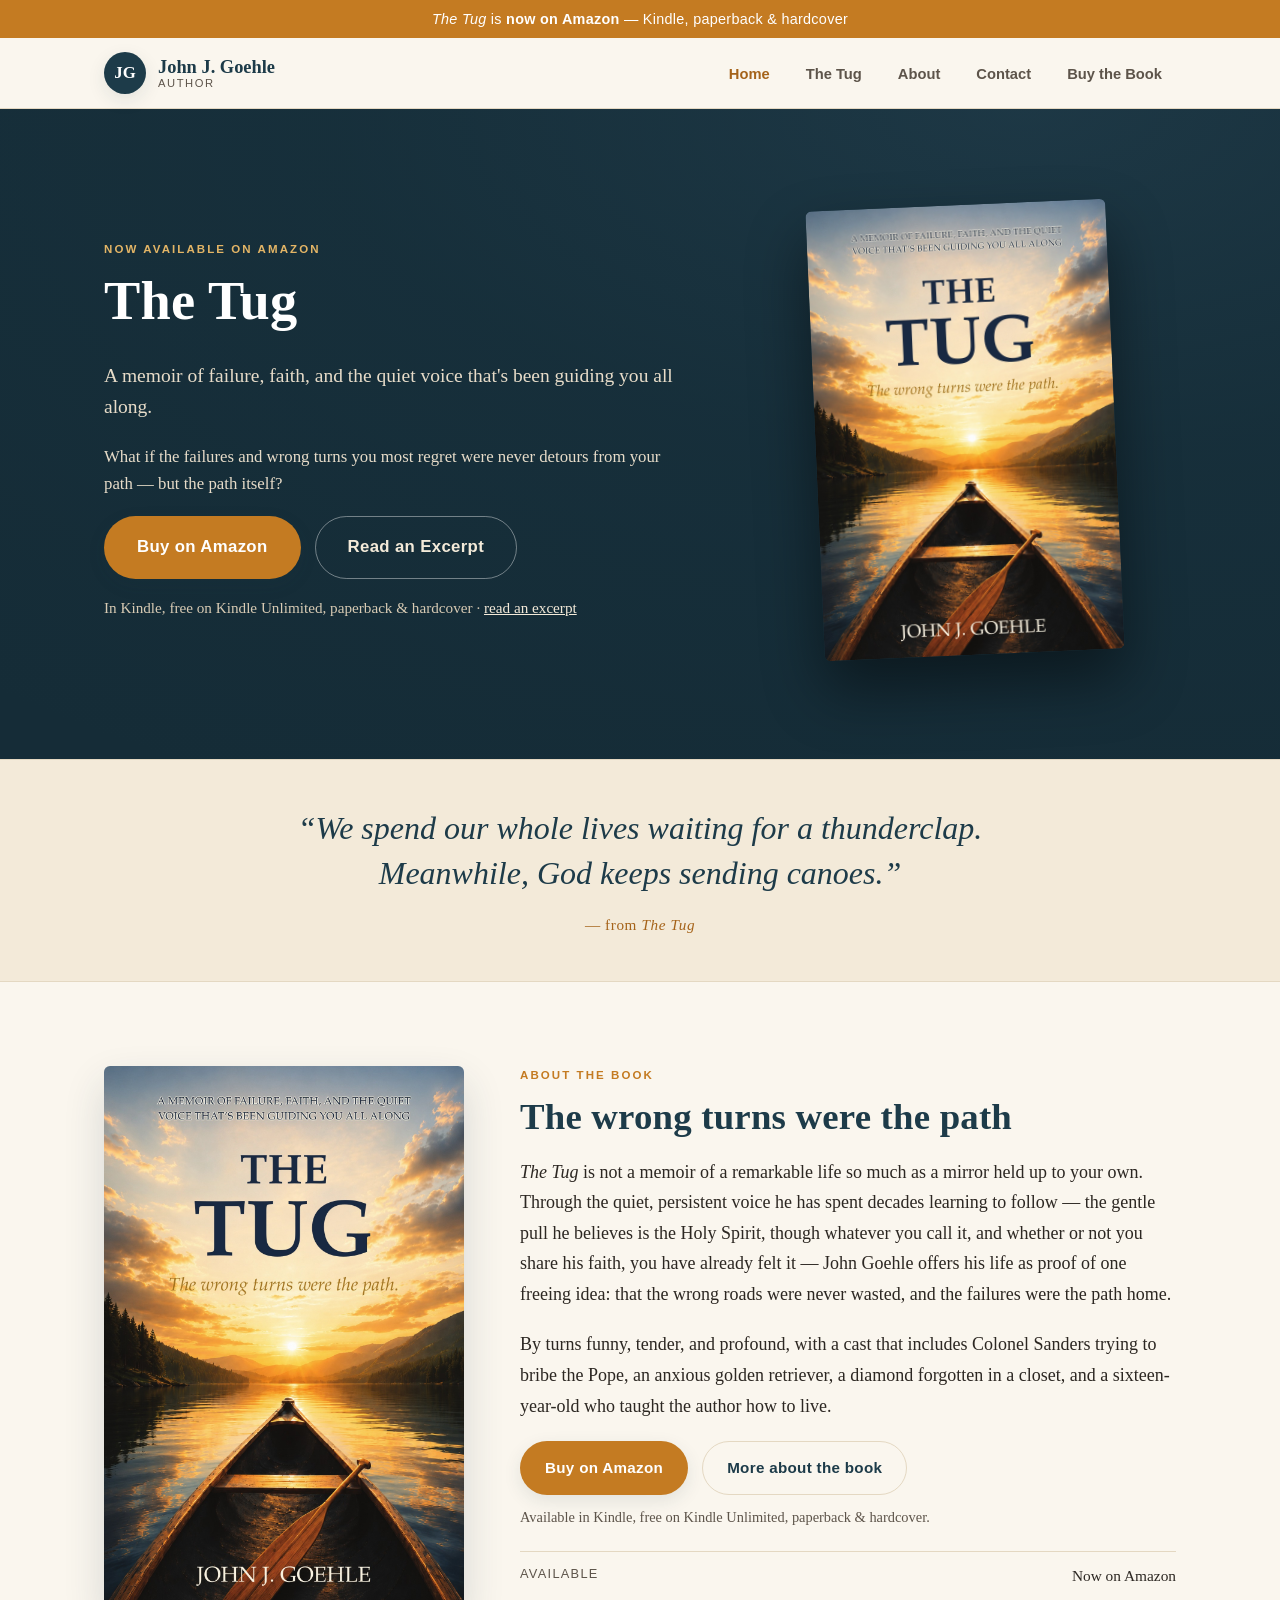
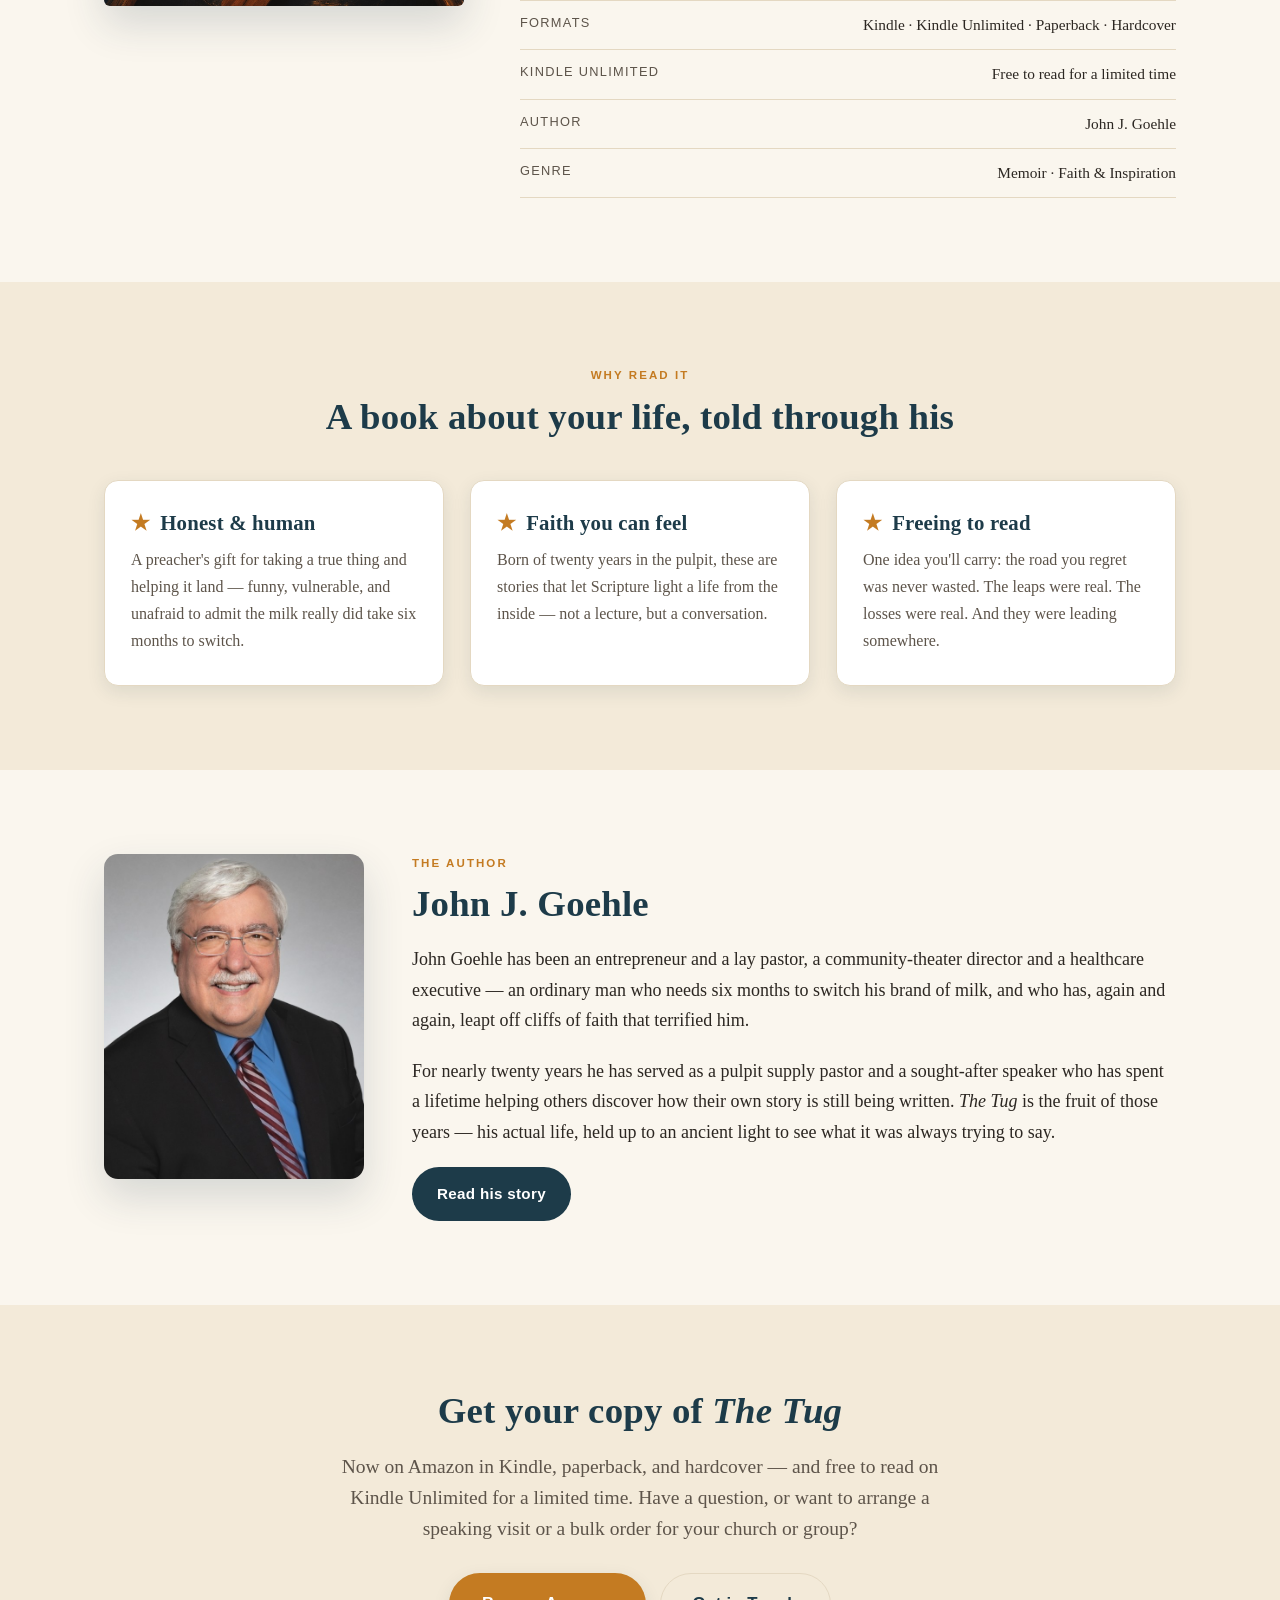
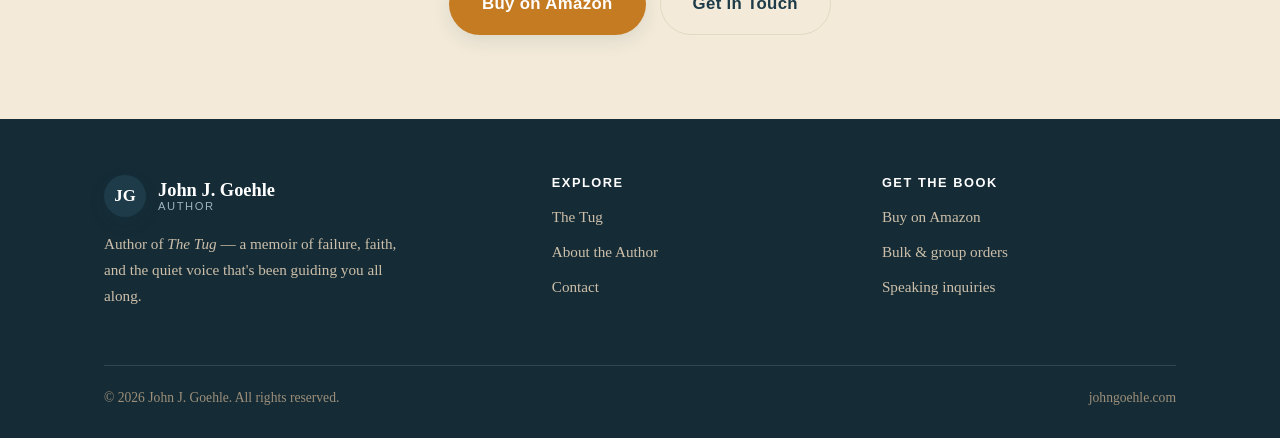
==== index.html @ f9f8711f "Remove Kindle price; keep Kindle Unlimited callout" ====
<!DOCTYPE html>
<html lang="en">
<head>
  <meta charset="UTF-8">
  <meta name="viewport" content="width=device-width, initial-scale=1.0">
  <meta name="google-site-verification" content="xqgSXVV2yTOkCKSknoQzQ6HR1YEVQMZvLcRv1SmHhfg">
  <title>The Tug — A Memoir by John J. Goehle</title>
  <meta name="description" content="The Tug, a memoir of failure, faith, and the quiet voice that's been guiding you all along — by John J. Goehle. What if the wrong turns you most regret were never detours from your path, but the path itself?">
  <link rel="canonical" href="https://johngoehle.com/">
  <meta property="og:title" content="The Tug — A Memoir by John J. Goehle">
  <meta property="og:description" content="A memoir of failure, faith, and the quiet voice that's been guiding you all along.">
  <meta property="og:type" content="book">
  <meta property="og:url" content="https://johngoehle.com/">
  <meta property="og:image" content="https://johngoehle.com/assets/the-tug-cover.jpg">
  <link rel="icon" type="image/svg+xml" href="/assets/favicon.svg">
  <link rel="stylesheet" href="/css/styles.css">
  <meta name="robots" content="index, follow, max-image-preview:large">
  <meta property="og:site_name" content="John J. Goehle, Author">
  <meta name="twitter:card" content="summary_large_image">
  <script type="application/ld+json">{"@context":"https://schema.org","@type":"Book","name":"The Tug","author":{"@type":"Person","name":"John J. Goehle"},"isbn":"9798184505862","numberOfPages":188,"bookFormat":"https://schema.org/Paperback","inLanguage":"en","datePublished":"2026-08-05","bookEdition":"First Edition","genre":["Memoir","Faith & Inspiration"],"url":"https://johngoehle.com/","image":"https://johngoehle.com/assets/the-tug-cover.jpg","description":"The Tug, a memoir of failure, faith, and the quiet voice that's been guiding you all along — by John J. Goehle. What if the wrong turns you most regret were never detours from your path, but the path itself?","offers":{"@type":"Offer","availability":"https://schema.org/InStock","url":"https://www.amazon.com/dp/B0H9GHD57B"}}</script>
</head>
<body>

  <div class="announce"><em>The Tug</em> is <strong>now on Amazon</strong> &mdash; Kindle, paperback &amp; hardcover</div>

  <!-- HEADER -->
  <header class="site-header">
    <nav class="nav">
      <a class="brand" href="/">
        <span class="brand__mark">JG</span>
        <span class="brand__text">
          <span class="brand__name">John&nbsp;J.&nbsp;Goehle</span>
          <span class="brand__tag">Author</span>
        </span>
      </a>
      <button class="nav-toggle" aria-label="Toggle menu" aria-expanded="false">&#9776;</button>
      <ul class="nav-links">
        <li><a href="/" class="active">Home</a></li>
        <li><a href="/the-tug.html">The Tug</a></li>
        <li><a href="/about.html">About</a></li>
        <li><a href="/contact.html">Contact</a></li>
        <li><a href="/the-tug.html#buy">Buy the Book</a></li>
      </ul>
    </nav>
  </header>

  <!-- HERO -->
  <section class="hero">
    <div class="container hero__grid">
      <div>
        <p class="eyebrow">Now available on Amazon</p>
        <h1>The Tug</h1>
        <p class="lead">A memoir of failure, faith, and the quiet voice that's been guiding you all along.</p>
        <p class="lead" style="font-size:1.05rem">What if the failures and wrong turns you most regret were never detours from your path&nbsp;— but the path itself?</p>
        <div class="btn-row">
          <a class="btn btn--primary btn--lg" href="https://a.co/d/09xuVB6c" target="_blank" rel="noopener">Buy on Amazon</a>
          <a class="btn btn--ghost btn--lg" style="color:#f3ead9;border-color:rgba(255,255,255,.4)" href="/the-tug.html">Read an Excerpt</a>
        </div>
        <p style="margin:16px 0 0;font-size:.95rem;color:#d8cbb4">In Kindle, free on Kindle Unlimited, paperback &amp; hardcover &middot; <a href="/the-tug.html" style="color:#f3ead9;text-decoration:underline">read an excerpt</a></p>
      </div>
      <div class="hero__art">
        <img src="/assets/the-tug-cover.jpg" alt="The Tug, a memoir by John J. Goehle — book cover showing a canoe on a still lake at sunrise" decoding="async">
      </div>
    </div>
  </section>

  <!-- PULL QUOTE -->
  <section class="pull section--tight">
    <div class="container">
      <blockquote>
        &ldquo;We spend our whole lives waiting for a thunderclap. Meanwhile, God keeps sending canoes.&rdquo;
        <cite>— from <em>The Tug</em></cite>
      </blockquote>
    </div>
  </section>

  <!-- THE BOOK -->
  <section class="section" id="buy">
    <div class="container">
      <div class="feature__grid">
        <div class="feature__cover">
          <div class="cover-frame">
            <img src="/assets/the-tug-cover.jpg" alt="The Tug book cover" loading="lazy" decoding="async">
          </div>
        </div>
        <div>
          <p class="eyebrow">About the Book</p>
          <h2>The wrong turns were the path</h2>
          <p><em>The Tug</em> is not a memoir of a remarkable life so much as a mirror held up to your own. Through the quiet, persistent voice he has spent decades learning to follow&nbsp;— the gentle pull he believes is the Holy Spirit, though whatever you call it, and whether or not you share his faith, you have already felt it&nbsp;— John Goehle offers his life as proof of one freeing idea: that the wrong roads were never wasted, and the failures were the path home.</p>
          <p>By turns funny, tender, and profound, with a cast that includes Colonel Sanders trying to bribe the Pope, an anxious golden retriever, a diamond forgotten in a closet, and a sixteen-year-old who taught the author how to live.</p>
          <div class="btn-row" style="margin-top:6px">
            <a class="btn btn--primary" href="https://a.co/d/09xuVB6c" target="_blank" rel="noopener">Buy on Amazon</a>
            <a class="btn btn--ghost" href="/the-tug.html">More about the book</a>
          </div>
          <p style="margin:10px 0 0;font-size:.9rem;color:var(--ink-soft)">Available in Kindle, free on Kindle Unlimited, paperback &amp; hardcover.</p>
          <ul class="meta-list">
            <li><span>Available</span><span>Now on Amazon</span></li>
            <li><span>Formats</span><span>Kindle &middot; Kindle Unlimited &middot; Paperback &middot; Hardcover</span></li>
            <li><span>Kindle Unlimited</span><span>Free to read for a limited time</span></li>
            <li><span>Author</span><span>John J. Goehle</span></li>
            <li><span>Genre</span><span>Memoir &middot; Faith &amp; Inspiration</span></li>
          </ul>
        </div>
      </div>
    </div>
  </section>

  <!-- WHY READ -->
  <section class="section section--alt">
    <div class="container">
      <div class="text-center center-narrow" style="margin-bottom:42px">
        <p class="eyebrow">Why read it</p>
        <h2>A book about your life, told through his</h2>
      </div>
      <div class="grid-3">
        <div class="card">
          <h3><span class="card__icon">&#9733;</span>Honest &amp; human</h3>
          <p>A preacher's gift for taking a true thing and helping it land&nbsp;— funny, vulnerable, and unafraid to admit the milk really did take six months to switch.</p>
        </div>
        <div class="card">
          <h3><span class="card__icon">&#9733;</span>Faith you can feel</h3>
          <p>Born of twenty years in the pulpit, these are stories that let Scripture light a life from the inside&nbsp;— not a lecture, but a conversation.</p>
        </div>
        <div class="card">
          <h3><span class="card__icon">&#9733;</span>Freeing to read</h3>
          <p>One idea you'll carry: the road you regret was never wasted. The leaps were real. The losses were real. And they were leading somewhere.</p>
        </div>
      </div>
    </div>
  </section>

  <!-- ABOUT TEASER -->
  <section class="section">
    <div class="container author__grid">
      <div class="author__photo">
        <img src="/assets/author-john-goehle.jpg" alt="John J. Goehle" loading="lazy" decoding="async">
      </div>
      <div>
        <p class="eyebrow">The Author</p>
        <h2>John J. Goehle</h2>
        <p>John Goehle has been an entrepreneur and a lay pastor, a community-theater director and a healthcare executive&nbsp;— an ordinary man who needs six months to switch his brand of milk, and who has, again and again, leapt off cliffs of faith that terrified him.</p>
        <p>For nearly twenty years he has served as a pulpit supply pastor and a sought-after speaker who has spent a lifetime helping others discover how their own story is still being written. <em>The Tug</em> is the fruit of those years&nbsp;— his actual life, held up to an ancient light to see what it was always trying to say.</p>
        <div class="btn-row">
          <a class="btn btn--solid" href="/about.html">Read his story</a>
        </div>
      </div>
    </div>
  </section>

  <!-- CTA -->
  <section class="section section--alt">
    <div class="container text-center center-narrow">
      <h2>Get your copy of <em>The Tug</em></h2>
      <p class="lead" style="margin:0 auto 28px">Now on Amazon in Kindle, paperback, and hardcover&nbsp;— and free to read on Kindle Unlimited for a limited time. Have a question, or want to arrange a speaking visit or a bulk order for your church or group?</p>
      <div class="btn-row" style="justify-content:center">
        <a class="btn btn--primary btn--lg" href="#buy">Buy on Amazon</a>
        <a class="btn btn--ghost btn--lg" href="/contact.html">Get in Touch</a>
      </div>
    </div>
  </section>

  <!-- FOOTER -->
  <footer class="site-footer">
    <div class="container">
      <div class="footer-grid">
        <div>
          <a class="brand" href="/" style="margin-bottom:14px">
            <span class="brand__mark">JG</span>
            <span class="brand__text">
              <span class="brand__name" style="color:#fff">John J. Goehle</span>
              <span class="brand__tag" style="color:#9db4be">Author</span>
            </span>
          </a>
          <p style="max-width:40ch">Author of <em>The Tug</em> — a memoir of failure, faith, and the quiet voice that's been guiding you all along.</p>
        </div>
        <div>
          <h4>Explore</h4>
          <ul class="footer-links">
            <li><a href="/the-tug.html">The Tug</a></li>
            <li><a href="/about.html">About the Author</a></li>
            <li><a href="/contact.html">Contact</a></li>
          </ul>
        </div>
        <div>
          <h4>Get the Book</h4>
          <ul class="footer-links">
            <li><a href="https://a.co/d/09xuVB6c" target="_blank" rel="noopener">Buy on Amazon</a></li>
            <li><a href="/contact.html?reason=Bulk%20%2F%20group%20order">Bulk &amp; group orders</a></li>
            <li><a href="/contact.html?reason=Speaking%20inquiry">Speaking inquiries</a></li>
          </ul>
        </div>
      </div>
      <div class="footer-bottom">
        <span>&copy; 2026 John J. Goehle. All rights reserved.</span>
        <span>johngoehle.com</span>
      </div>
    </div>
  </footer>

  <script>
    var t = document.querySelector('.nav-toggle');
    var m = document.querySelector('.nav-links');
    if (t) t.addEventListener('click', function () {
      var open = m.classList.toggle('open');
      t.setAttribute('aria-expanded', open);
    });
  </script>
</body>
</html>
---- css/styles.css ----
/* ============================================================
   The Tug — johngoehle.com
   Warm, literary theme. Palette drawn from the book cover:
   sunrise amber, lake teal-navy, warm cream paper, ink.
   Plain CSS, no build step.
   ============================================================ */

:root{
  --paper:      #faf6ee;   /* warm cream background      */
  --paper-2:    #f3ead9;   /* slightly deeper cream band */
  --ink:        #2c2722;   /* body text                  */
  --ink-soft:   #5d544a;   /* muted text                 */
  --amber:      #c47b22;   /* sunrise gold (primary)     */
  --amber-deep: #a5631a;   /* hover                      */
  --teal:       #1d3b49;   /* deep lake navy             */
  --teal-deep:  #152c37;   /* footer / hero base         */
  --line:       #e4d8c2;   /* hairline borders           */
  --maxw:       1120px;
  --shadow:     0 18px 40px rgba(29,59,73,.16);
  --shadow-sm:  0 6px 18px rgba(29,59,73,.10);
}

*{box-sizing:border-box}
html{scroll-behavior:smooth}
body{
  margin:0;
  background:var(--paper);
  color:var(--ink);
  font-family:"Iowan Old Style","Palatino Linotype",Palatino,Georgia,"Times New Roman",serif;
  font-size:18px;
  line-height:1.7;
  -webkit-font-smoothing:antialiased;
  text-rendering:optimizeLegibility;
}
img{max-width:100%;display:block}
a{color:var(--amber-deep);text-decoration:none}
a:hover{text-decoration:underline}

h1,h2,h3,h4{
  font-family:"Iowan Old Style",Georgia,"Times New Roman",serif;
  color:var(--teal);
  line-height:1.18;
  margin:0 0 .5em;
  font-weight:600;
  letter-spacing:.2px;
}
h1{font-size:clamp(2.1rem,5vw,3.4rem)}
h2{font-size:clamp(1.6rem,3.4vw,2.3rem)}
h3{font-size:1.3rem}
p{margin:0 0 1.1em}

.container{max-width:var(--maxw);margin:0 auto;padding:0 24px}
.section{padding:84px 0}
.section--tight{padding:46px 0}
.section--alt{background:var(--paper-2)}
.text-center{text-align:center}
.center-narrow{max-width:680px;margin-left:auto;margin-right:auto}
.lead{font-size:1.22rem;color:var(--ink-soft);line-height:1.6}
.eyebrow{
  font-family:"Helvetica Neue",Arial,sans-serif;
  text-transform:uppercase;
  letter-spacing:.18em;
  font-size:.72rem;
  font-weight:700;
  color:var(--amber);
  margin:0 0 .8em;
}

/* ---------- Buttons ---------- */
.btn{
  display:inline-block;
  font-family:"Helvetica Neue",Arial,sans-serif;
  font-weight:600;
  font-size:.95rem;
  letter-spacing:.02em;
  padding:13px 24px;
  border-radius:999px;
  border:1.5px solid transparent;
  cursor:pointer;
  transition:transform .12s ease,background .2s ease,color .2s ease,box-shadow .2s ease;
}
.btn:hover{text-decoration:none;transform:translateY(-1px)}
.btn--primary{background:var(--amber);color:#fff;box-shadow:var(--shadow-sm)}
.btn--primary:hover{background:var(--amber-deep);color:#fff}
.btn--solid{background:var(--teal);color:#fff}
.btn--solid:hover{background:var(--teal-deep);color:#fff}
.btn--ghost{background:transparent;border-color:var(--line);color:var(--teal)}
.btn--ghost:hover{border-color:var(--amber);color:var(--amber-deep)}
.btn--lg{padding:16px 32px;font-size:1.05rem}
.btn-row{display:flex;gap:14px;flex-wrap:wrap;align-items:center}

/* ---------- Announcement bar ---------- */
.announce{
  background:var(--amber);color:#fff;text-align:center;
  font-family:"Helvetica Neue",Arial,sans-serif;font-size:.9rem;
  letter-spacing:.02em;padding:9px 16px;line-height:1.4;
}
.announce strong{font-weight:700}
.announce em{font-style:italic}
.announce a{color:#fff;text-decoration:underline}

/* ---------- Header / Nav ---------- */
.site-header{
  position:sticky;top:0;z-index:50;
  background:rgba(250,246,238,.92);
  backdrop-filter:saturate(140%) blur(8px);
  border-bottom:1px solid var(--line);
}
.nav{display:flex;align-items:center;justify-content:space-between;gap:18px;padding:14px 24px;max-width:var(--maxw);margin:0 auto}
.brand{display:flex;align-items:center;gap:12px;color:var(--teal)}
.brand:hover{text-decoration:none}
.brand__mark{
  width:42px;height:42px;border-radius:50%;
  display:grid;place-items:center;
  background:var(--teal);color:#fff;
  font-family:Georgia,serif;font-weight:700;font-size:1.05rem;
  box-shadow:var(--shadow-sm);
}
.brand__text{display:flex;flex-direction:column;line-height:1.1}
.brand__name{font-family:Georgia,serif;font-weight:600;font-size:1.15rem;color:var(--teal)}
.brand__tag{font-family:"Helvetica Neue",Arial,sans-serif;font-size:.7rem;letter-spacing:.14em;text-transform:uppercase;color:var(--ink-soft)}
.nav-links{display:flex;gap:8px;list-style:none;margin:0;padding:0;align-items:center}
.nav-links a{
  font-family:"Helvetica Neue",Arial,sans-serif;
  font-size:.92rem;font-weight:600;color:var(--ink-soft);
  padding:8px 14px;border-radius:999px;
}
.nav-links a:hover{color:var(--teal);background:var(--paper-2);text-decoration:none}
.nav-links a.active{color:var(--amber-deep)}
.nav-toggle{display:none;background:none;border:0;font-size:1.5rem;color:var(--teal);cursor:pointer}

/* ---------- Hero ---------- */
.hero{
  position:relative;
  background:
    linear-gradient(180deg,rgba(21,44,55,.78),rgba(21,44,55,.86)),
    radial-gradient(120% 120% at 80% 0%,#3a6177 0%,#1d3b49 45%,#152c37 100%);
  color:#f5ede0;
  padding:96px 0 104px;
}
.hero__grid{display:grid;grid-template-columns:1.2fr .85fr;gap:56px;align-items:center}
.hero h1{color:#fff}
.hero .lead{color:#e7dcc9}
.hero .eyebrow{color:#e3b566}
.hero__art{display:flex;justify-content:center}
.hero__art img{
  width:300px;border-radius:6px;
  box-shadow:0 30px 60px rgba(0,0,0,.45);
  transform:rotate(-2.5deg);
  transition:transform .3s ease;
}
.hero__art img:hover{transform:rotate(0deg) translateY(-4px)}

/* ---------- Pull quote ---------- */
.pull{
  background:var(--paper-2);
  border-top:1px solid var(--line);border-bottom:1px solid var(--line);
}
.pull blockquote{
  margin:0 auto;max-width:760px;text-align:center;
  font-size:clamp(1.4rem,3vw,2rem);
  line-height:1.4;color:var(--teal);font-style:italic;
}
.pull cite{display:block;margin-top:18px;font-size:.95rem;font-style:normal;color:var(--amber-deep);letter-spacing:.04em}

/* ---------- Book feature (two column) ---------- */
.feature__grid{display:grid;grid-template-columns:360px 1fr;gap:56px;align-items:start}
.feature__cover img{border-radius:6px;box-shadow:var(--shadow);width:100%}
.cover-frame{position:relative}
.meta-list{list-style:none;margin:22px 0 0;padding:0;border-top:1px solid var(--line)}
.meta-list li{display:flex;justify-content:space-between;gap:16px;padding:11px 0;border-bottom:1px solid var(--line);font-size:.96rem}
.meta-list li span:first-child{color:var(--ink-soft);font-family:"Helvetica Neue",Arial,sans-serif;font-size:.8rem;letter-spacing:.1em;text-transform:uppercase}

/* ---------- Cards ---------- */
.grid-3{display:grid;grid-template-columns:repeat(3,1fr);gap:26px}
.card{
  background:#fff;border:1px solid var(--line);border-radius:14px;
  padding:30px 26px;box-shadow:var(--shadow-sm);
}
.card h3{display:flex;align-items:center;gap:10px}
.card__icon{color:var(--amber)}
.card p{margin:0;color:var(--ink-soft);font-size:1rem}

/* ---------- Stats band ---------- */
.band{background:var(--teal);color:#f3ead9}
.stats{display:grid;grid-template-columns:repeat(3,1fr);gap:24px;text-align:center}
.stat__num{font-family:Georgia,serif;font-size:1.7rem;color:#fff;font-weight:600}
.stat__label{font-family:"Helvetica Neue",Arial,sans-serif;font-size:.82rem;letter-spacing:.06em;color:#bcd0db;text-transform:uppercase;margin-top:4px}

/* ---------- Page head ---------- */
.pagehead{
  background:linear-gradient(180deg,#1d3b49,#152c37);
  color:#f3ead9;padding:64px 0 56px;
}
.pagehead h1{color:#fff}
.pagehead p{color:#d7c9b2;max-width:64ch;margin:0}
.pagehead .eyebrow{color:#e3b566}

/* ---------- Prose ---------- */
.prose{max-width:720px;margin:0 auto}
.prose h2{margin-top:1.6em}
.prose p{font-size:1.1rem}
.prose blockquote{
  margin:1.6em 0;padding:6px 0 6px 24px;
  border-left:3px solid var(--amber);
  font-style:italic;color:var(--teal);font-size:1.2rem;
}

/* ---------- About author ---------- */
.author__grid{display:grid;grid-template-columns:260px 1fr;gap:48px;align-items:start}
.author__photo img{
  width:100%;border-radius:14px;box-shadow:var(--shadow);
  object-fit:cover;aspect-ratio:4/5;object-position:center top;
}

/* ---------- Form ---------- */
.grid-2{display:grid;grid-template-columns:1.2fr .8fr;gap:48px;align-items:start}
.form-grid{display:grid;gap:18px;margin-top:8px}
.field{display:flex;flex-direction:column;gap:6px}
.field label{font-family:"Helvetica Neue",Arial,sans-serif;font-size:.8rem;letter-spacing:.08em;text-transform:uppercase;color:var(--ink-soft);font-weight:700}
.field input,.field select,.field textarea{
  font-family:inherit;font-size:1rem;color:var(--ink);
  background:#fff;border:1.5px solid var(--line);border-radius:10px;
  padding:12px 14px;width:100%;
}
.field input:focus,.field select:focus,.field textarea:focus{outline:none;border-color:var(--amber)}
.mt-0{margin-top:0}.mb-0{margin-bottom:0}

/* ---------- Footer ---------- */
.site-footer{background:var(--teal-deep);color:#cdbfa9;padding:56px 0 28px;font-size:.95rem}
.footer-grid{display:grid;grid-template-columns:1.4fr 1fr 1fr;gap:36px}
.site-footer h4{color:#fff;font-family:"Helvetica Neue",Arial,sans-serif;font-size:.8rem;letter-spacing:.12em;text-transform:uppercase;margin:0 0 14px}
.footer-links{list-style:none;margin:0;padding:0}
.footer-links li{margin-bottom:9px}
.footer-links a{color:#cdbfa9}
.footer-links a:hover{color:#fff}
.footer-bottom{display:flex;justify-content:space-between;flex-wrap:wrap;gap:10px;border-top:1px solid rgba(255,255,255,.12);margin-top:40px;padding-top:20px;color:#9d8f79;font-size:.85rem}

/* ---------- Responsive ---------- */
@media(max-width:860px){
  .nav-toggle{display:block}
  .nav-links{
    position:absolute;top:100%;left:0;right:0;
    flex-direction:column;align-items:stretch;gap:0;
    background:var(--paper);border-bottom:1px solid var(--line);
    padding:8px 16px 16px;display:none;
  }
  .nav-links.open{display:flex}
  .nav-links a{padding:12px 8px;border-radius:8px}
  .hero__grid,.feature__grid,.author__grid,.grid-2{grid-template-columns:1fr}
  .hero__art{order:-1}
  .hero__art img{width:230px}
  .grid-3,.stats,.footer-grid{grid-template-columns:1fr}
  .feature__cover{max-width:300px;margin:0 auto}
  .section{padding:60px 0}
}
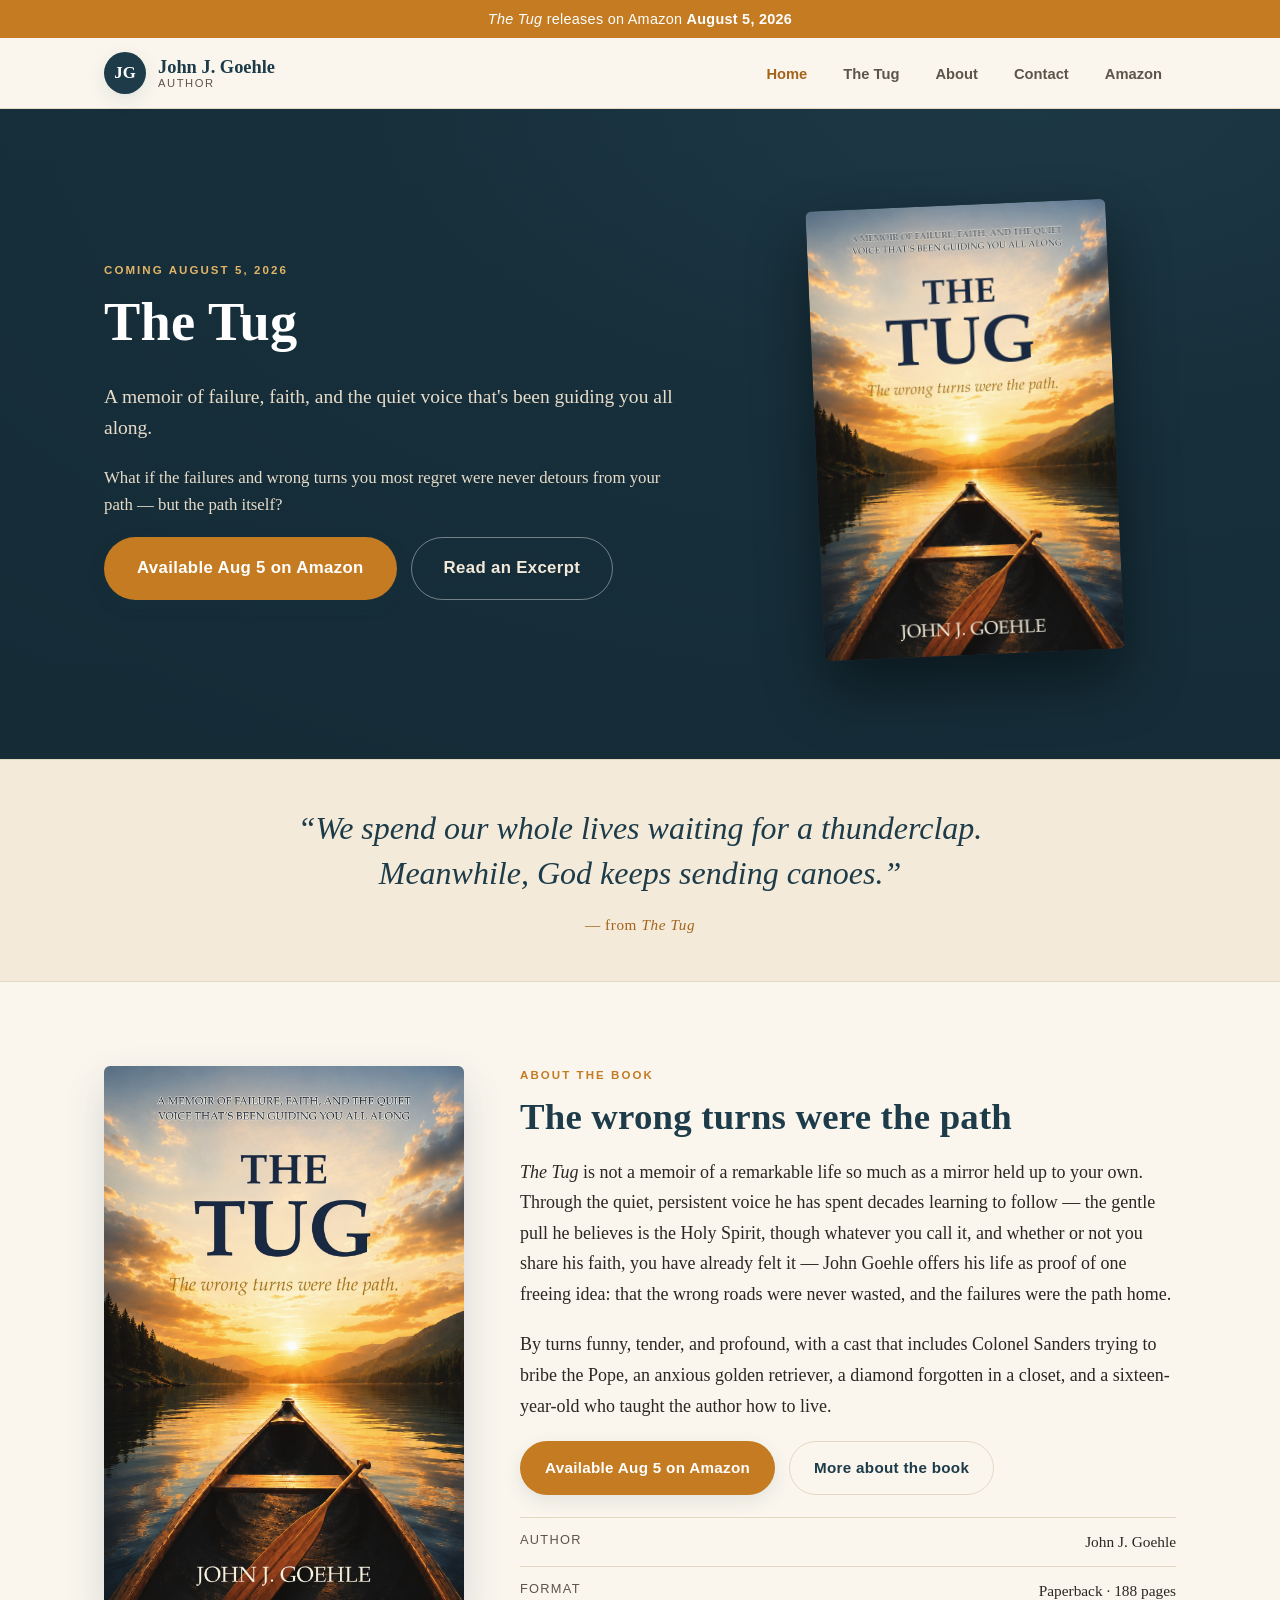
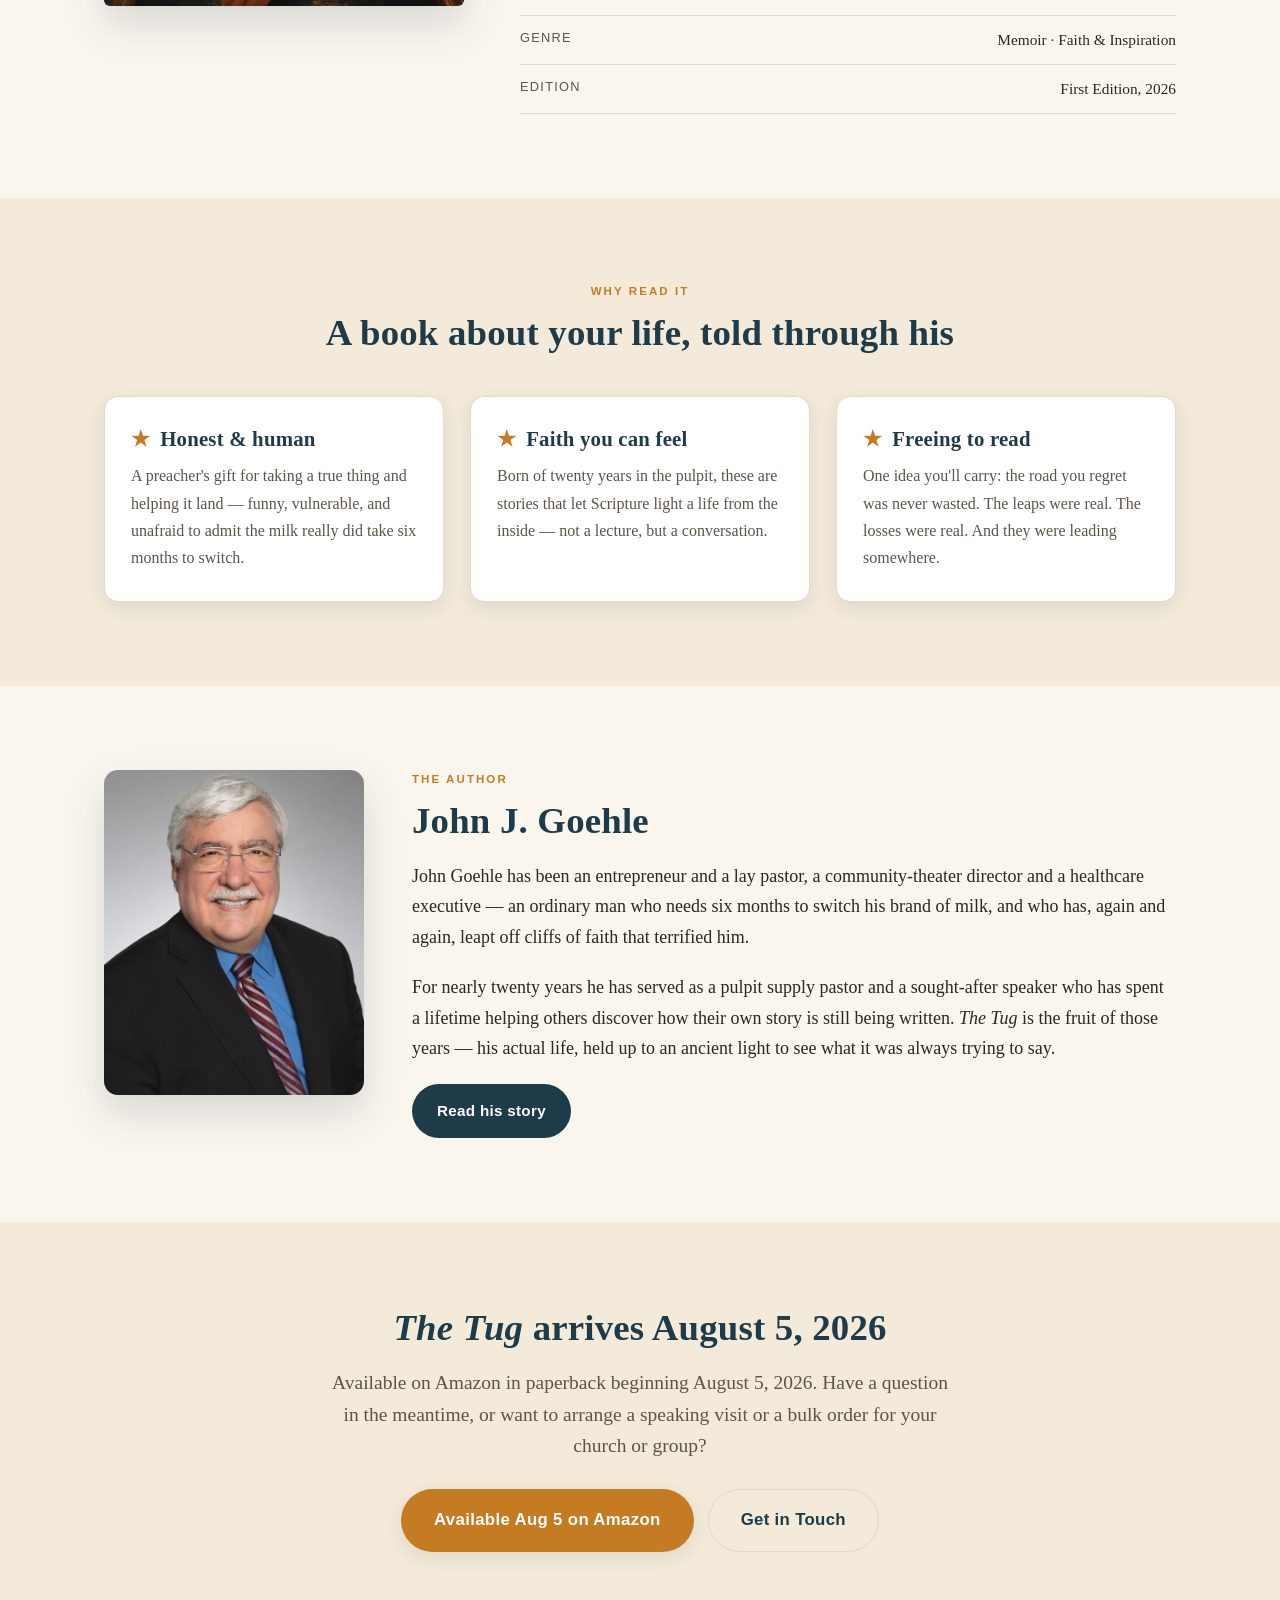
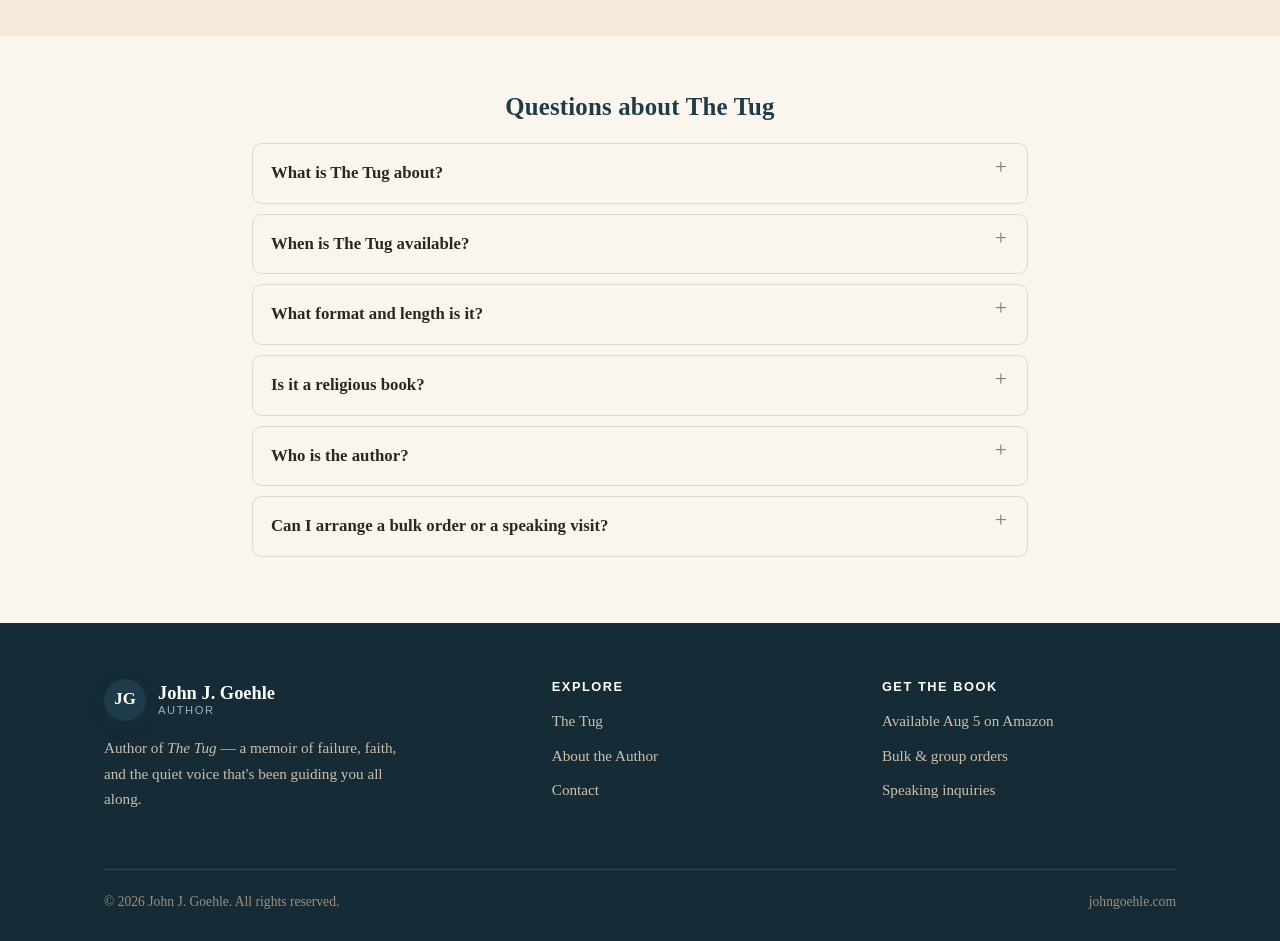
==== commit c2aec62a: "Add FAQ + schema, breadcrumbs, llms.txt, trim meta" ====
--- a/index.html
+++ b/index.html
@@ -5,7 +5,7 @@
   <meta name="viewport" content="width=device-width, initial-scale=1.0">
   <meta name="google-site-verification" content="xqgSXVV2yTOkCKSknoQzQ6HR1YEVQMZvLcRv1SmHhfg">
   <title>The Tug — A Memoir by John J. Goehle</title>
-  <meta name="description" content="The Tug, a memoir of failure, faith, and the quiet voice that's been guiding you all along — by John J. Goehle. What if the wrong turns you most regret were never detours from your path, but the path itself?">
+  <meta name="description" content="The Tug, a memoir of failure, faith, and the quiet voice that's been guiding you all along — by John J. Goehle. What if the wrong turns you most regret">
   <link rel="canonical" href="https://johngoehle.com/">
   <meta property="og:title" content="The Tug — A Memoir by John J. Goehle">
   <meta property="og:description" content="A memoir of failure, faith, and the quiet voice that's been guiding you all along.">
@@ -17,11 +17,12 @@
   <meta name="robots" content="index, follow, max-image-preview:large">
   <meta property="og:site_name" content="John J. Goehle, Author">
   <meta name="twitter:card" content="summary_large_image">
-  <script type="application/ld+json">{"@context":"https://schema.org","@type":"Book","name":"The Tug","author":{"@type":"Person","name":"John J. Goehle"},"isbn":"9798184505862","numberOfPages":188,"bookFormat":"https://schema.org/Paperback","inLanguage":"en","datePublished":"2026-08-05","bookEdition":"First Edition","genre":["Memoir","Faith & Inspiration"],"url":"https://johngoehle.com/","image":"https://johngoehle.com/assets/the-tug-cover.jpg","description":"The Tug, a memoir of failure, faith, and the quiet voice that's been guiding you all along — by John J. Goehle. What if the wrong turns you most regret were never detours from your path, but the path itself?","offers":{"@type":"Offer","availability":"https://schema.org/InStock","url":"https://www.amazon.com/dp/B0H9GHD57B"}}</script>
+  <script type="application/ld+json">{"@context":"https://schema.org","@type":"Book","name":"The Tug","author":{"@type":"Person","name":"John J. Goehle"},"isbn":"9798184505862","numberOfPages":188,"bookFormat":"https://schema.org/Paperback","inLanguage":"en","datePublished":"2026-08-05","bookEdition":"First Edition","genre":["Memoir","Faith & Inspiration"],"url":"https://johngoehle.com/","image":"https://johngoehle.com/assets/the-tug-cover.jpg","description":"The Tug, a memoir of failure, faith, and the quiet voice that's been guiding you all along — by John J. Goehle. What if the wrong turns you most regret were never detours from your path, but the path itself?","offers":{"@type":"Offer","availability":"https://schema.org/PreOrder","url":"https://www.amazon.com/s?k=9798184505862"}}</script>
+  <script type="application/ld+json">{"@context":"https://schema.org","@type":"FAQPage","mainEntity":[{"@type":"Question","name":"What is The Tug about?","acceptedAnswer":{"@type":"Answer","text":"A memoir of failure, faith, and the quiet voice that has been guiding you all along — built around one freeing idea: that the wrong roads were never wasted, and the failures were the path home."}},{"@type":"Question","name":"When is The Tug available?","acceptedAnswer":{"@type":"Answer","text":"It releases on Amazon on August 5, 2026."}},{"@type":"Question","name":"What format and length is it?","acceptedAnswer":{"@type":"Answer","text":"Paperback, 188 pages. First Edition, 2026. ISBN 979-8-18450-586-2."}},{"@type":"Question","name":"Is it a religious book?","acceptedAnswer":{"@type":"Answer","text":"It is a faith memoir. The author describes the gentle pull he follows as the Holy Spirit, but writes for every reader — whether or not you share his faith."}},{"@type":"Question","name":"Who is the author?","acceptedAnswer":{"@type":"Answer","text":"John J. Goehle — an entrepreneur, lay pastor, community-theater director, and healthcare executive who has spent nearly twenty years as a pulpit supply pastor and speaker."}},{"@type":"Question","name":"Can I arrange a bulk order or a speaking visit?","acceptedAnswer":{"@type":"Answer","text":"Yes — bulk and group orders and speaking inquiries are welcome through the contact page."}}]}</script>
 </head>
 <body>
 
-  <div class="announce"><em>The Tug</em> is <strong>now on Amazon</strong> &mdash; Kindle, paperback &amp; hardcover</div>
+  <div class="announce"><em>The Tug</em> releases on Amazon <strong>August&nbsp;5,&nbsp;2026</strong></div>
 
   <!-- HEADER -->
   <header class="site-header">
@@ -39,7 +40,7 @@
         <li><a href="/the-tug.html">The Tug</a></li>
         <li><a href="/about.html">About</a></li>
         <li><a href="/contact.html">Contact</a></li>
-        <li><a href="/the-tug.html#buy">Buy the Book</a></li>
+        <li><a href="https://www.amazon.com/s?k=9798184505862" target="_blank" rel="noopener">Amazon</a></li>
       </ul>
     </nav>
   </header>
@@ -48,15 +49,14 @@
   <section class="hero">
     <div class="container hero__grid">
       <div>
-        <p class="eyebrow">Now available on Amazon</p>
+        <p class="eyebrow">Coming August 5, 2026</p>
         <h1>The Tug</h1>
         <p class="lead">A memoir of failure, faith, and the quiet voice that's been guiding you all along.</p>
         <p class="lead" style="font-size:1.05rem">What if the failures and wrong turns you most regret were never detours from your path&nbsp;— but the path itself?</p>
         <div class="btn-row">
-          <a class="btn btn--primary btn--lg" href="https://a.co/d/09xuVB6c" target="_blank" rel="noopener">Buy on Amazon</a>
+          <a class="btn btn--primary btn--lg" href="https://www.amazon.com/s?k=9798184505862" target="_blank" rel="noopener">Available Aug 5 on Amazon</a>
           <a class="btn btn--ghost btn--lg" style="color:#f3ead9;border-color:rgba(255,255,255,.4)" href="/the-tug.html">Read an Excerpt</a>
         </div>
-        <p style="margin:16px 0 0;font-size:.95rem;color:#d8cbb4">In Kindle, free on Kindle Unlimited, paperback &amp; hardcover &middot; <a href="/the-tug.html" style="color:#f3ead9;text-decoration:underline">read an excerpt</a></p>
       </div>
       <div class="hero__art">
         <img src="/assets/the-tug-cover.jpg" alt="The Tug, a memoir by John J. Goehle — book cover showing a canoe on a still lake at sunrise" decoding="async">
@@ -75,7 +75,7 @@
   </section>
 
   <!-- THE BOOK -->
-  <section class="section" id="buy">
+  <section class="section" id="book">
     <div class="container">
       <div class="feature__grid">
         <div class="feature__cover">
@@ -89,16 +89,14 @@
           <p><em>The Tug</em> is not a memoir of a remarkable life so much as a mirror held up to your own. Through the quiet, persistent voice he has spent decades learning to follow&nbsp;— the gentle pull he believes is the Holy Spirit, though whatever you call it, and whether or not you share his faith, you have already felt it&nbsp;— John Goehle offers his life as proof of one freeing idea: that the wrong roads were never wasted, and the failures were the path home.</p>
           <p>By turns funny, tender, and profound, with a cast that includes Colonel Sanders trying to bribe the Pope, an anxious golden retriever, a diamond forgotten in a closet, and a sixteen-year-old who taught the author how to live.</p>
           <div class="btn-row" style="margin-top:6px">
-            <a class="btn btn--primary" href="https://a.co/d/09xuVB6c" target="_blank" rel="noopener">Buy on Amazon</a>
+            <a class="btn btn--primary" href="https://www.amazon.com/s?k=9798184505862" target="_blank" rel="noopener">Available Aug 5 on Amazon</a>
             <a class="btn btn--ghost" href="/the-tug.html">More about the book</a>
           </div>
-          <p style="margin:10px 0 0;font-size:.9rem;color:var(--ink-soft)">Available in Kindle, free on Kindle Unlimited, paperback &amp; hardcover.</p>
           <ul class="meta-list">
-            <li><span>Available</span><span>Now on Amazon</span></li>
-            <li><span>Formats</span><span>Kindle &middot; Kindle Unlimited &middot; Paperback &middot; Hardcover</span></li>
-            <li><span>Kindle Unlimited</span><span>Free to read for a limited time</span></li>
             <li><span>Author</span><span>John J. Goehle</span></li>
+            <li><span>Format</span><span>Paperback &middot; 188 pages</span></li>
             <li><span>Genre</span><span>Memoir &middot; Faith &amp; Inspiration</span></li>
+            <li><span>Edition</span><span>First Edition, 2026</span></li>
           </ul>
         </div>
       </div>
@@ -150,17 +148,29 @@
   <!-- CTA -->
   <section class="section section--alt">
     <div class="container text-center center-narrow">
-      <h2>Get your copy of <em>The Tug</em></h2>
-      <p class="lead" style="margin:0 auto 28px">Now on Amazon in Kindle, paperback, and hardcover&nbsp;— and free to read on Kindle Unlimited for a limited time. Have a question, or want to arrange a speaking visit or a bulk order for your church or group?</p>
+      <h2><em>The Tug</em> arrives August 5, 2026</h2>
+      <p class="lead" style="margin:0 auto 28px">Available on Amazon in paperback beginning August&nbsp;5,&nbsp;2026. Have a question in the meantime, or want to arrange a speaking visit or a bulk order for your church or group?</p>
       <div class="btn-row" style="justify-content:center">
-        <a class="btn btn--primary btn--lg" href="#buy">Buy on Amazon</a>
+        <a class="btn btn--primary btn--lg" href="https://www.amazon.com/s?k=9798184505862" target="_blank" rel="noopener">Available Aug 5 on Amazon</a>
         <a class="btn btn--ghost btn--lg" href="/contact.html">Get in Touch</a>
       </div>
     </div>
   </section>
 
   <!-- FOOTER -->
-  <footer class="site-footer">
+  
+<!-- SEO FAQ -->
+<section class="faq-seo" aria-label="Frequently asked questions">
+<style>.faq-seo{max-width:820px;margin:0 auto;padding:56px 22px}.faq-seo>h2{font-size:1.55rem;margin:0 0 22px;text-align:center;line-height:1.2}.faq-seo details{border:1px solid rgba(0,0,0,.12);border-radius:10px;padding:0 18px;margin:10px 0}.faq-seo summary{cursor:pointer;font-weight:600;padding:15px 0;list-style:none;font-size:1.05rem;position:relative;padding-right:28px}.faq-seo summary::-webkit-details-marker{display:none}.faq-seo summary::after{content:"+";position:absolute;right:2px;top:13px;font-weight:400;font-size:1.35rem;line-height:1;opacity:.6}.faq-seo details[open] summary::after{content:"\2013"}.faq-seo details p{margin:0 0 16px;line-height:1.62;opacity:.85}</style>
+<h2>Questions about The Tug</h2>
+<details><summary>What is The Tug about?</summary><p>A memoir of failure, faith, and the quiet voice that has been guiding you all along — built around one freeing idea: that the wrong roads were never wasted, and the failures were the path home.</p></details>
+<details><summary>When is The Tug available?</summary><p>It releases on Amazon on August 5, 2026.</p></details>
+<details><summary>What format and length is it?</summary><p>Paperback, 188 pages. First Edition, 2026. ISBN 979-8-18450-586-2.</p></details>
+<details><summary>Is it a religious book?</summary><p>It is a faith memoir. The author describes the gentle pull he follows as the Holy Spirit, but writes for every reader — whether or not you share his faith.</p></details>
+<details><summary>Who is the author?</summary><p>John J. Goehle — an entrepreneur, lay pastor, community-theater director, and healthcare executive who has spent nearly twenty years as a pulpit supply pastor and speaker.</p></details>
+<details><summary>Can I arrange a bulk order or a speaking visit?</summary><p>Yes — bulk and group orders and speaking inquiries are welcome through the contact page.</p></details>
+</section>
+<footer class="site-footer">
     <div class="container">
       <div class="footer-grid">
         <div>
@@ -184,7 +194,7 @@
         <div>
           <h4>Get the Book</h4>
           <ul class="footer-links">
-            <li><a href="https://a.co/d/09xuVB6c" target="_blank" rel="noopener">Buy on Amazon</a></li>
+            <li><a href="https://www.amazon.com/s?k=9798184505862" target="_blank" rel="noopener">Available Aug 5 on Amazon</a></li>
             <li><a href="/contact.html?reason=Bulk%20%2F%20group%20order">Bulk &amp; group orders</a></li>
             <li><a href="/contact.html?reason=Speaking%20inquiry">Speaking inquiries</a></li>
           </ul>
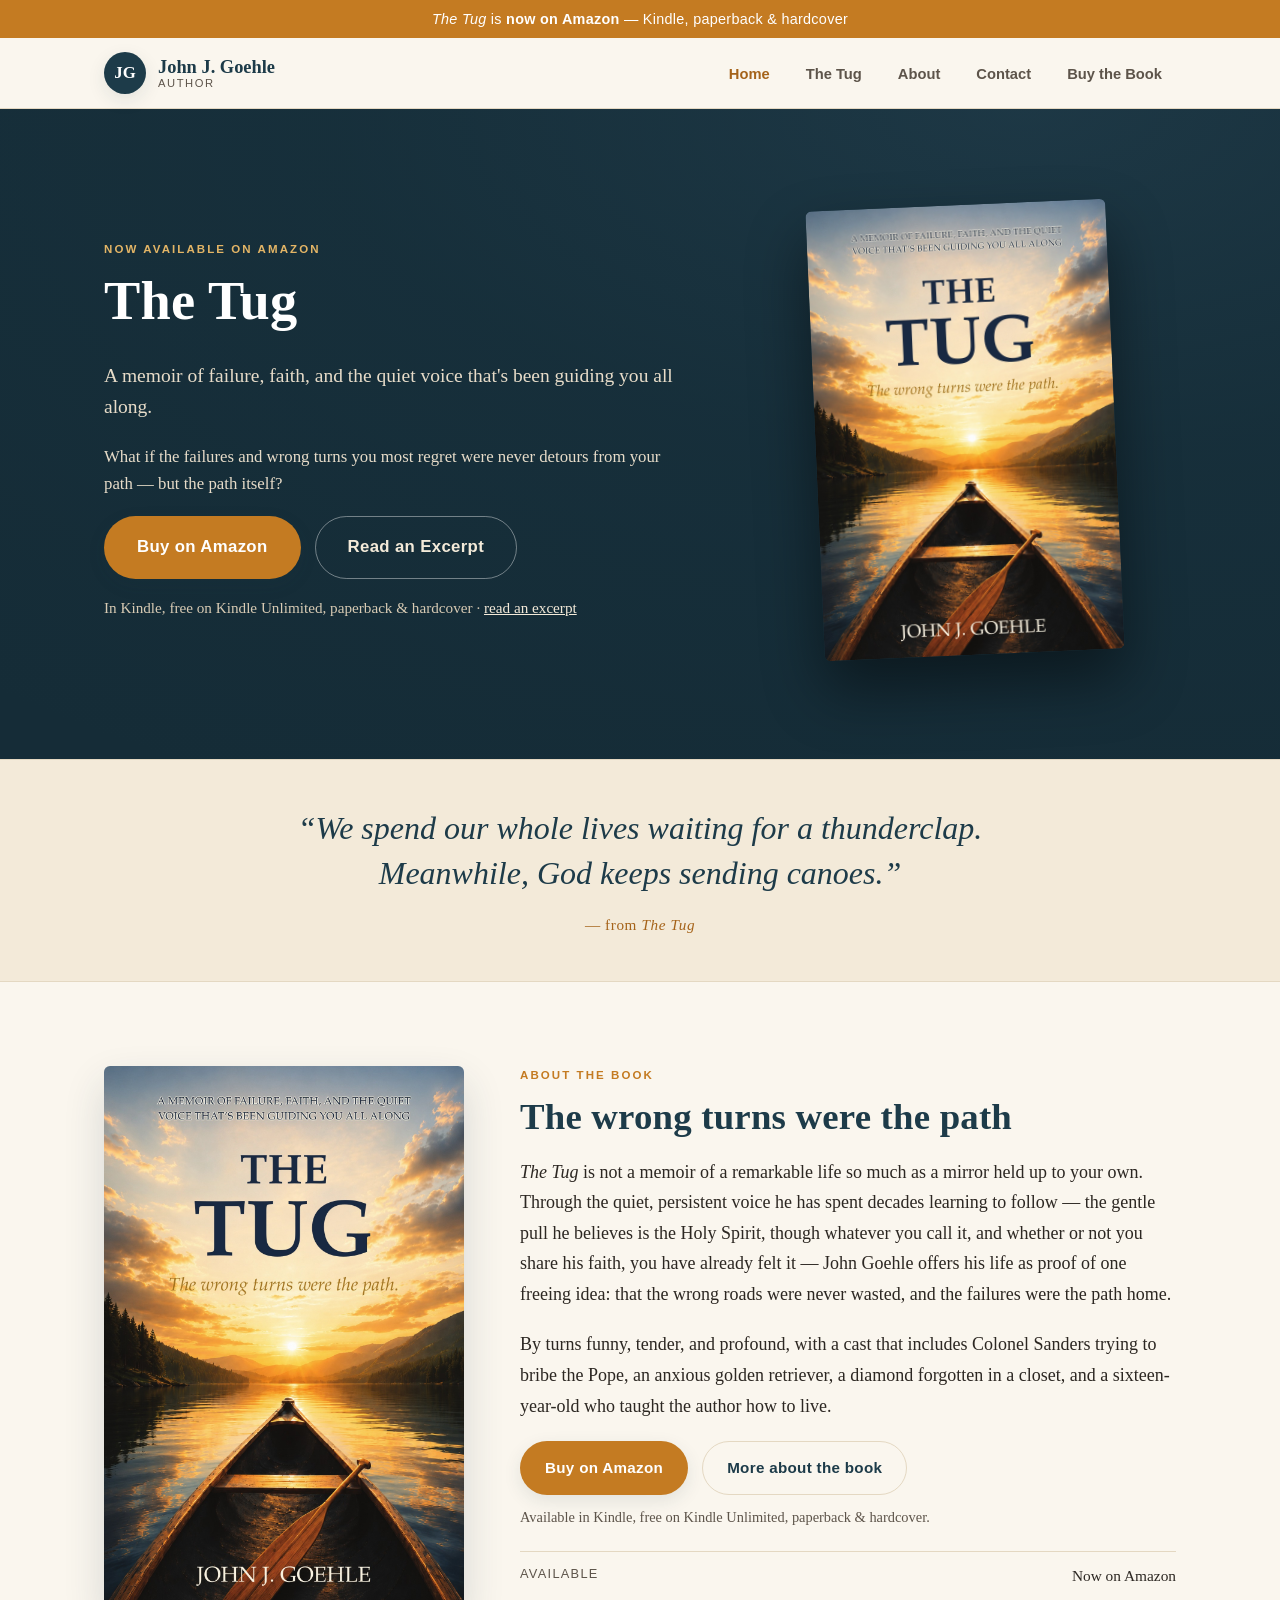
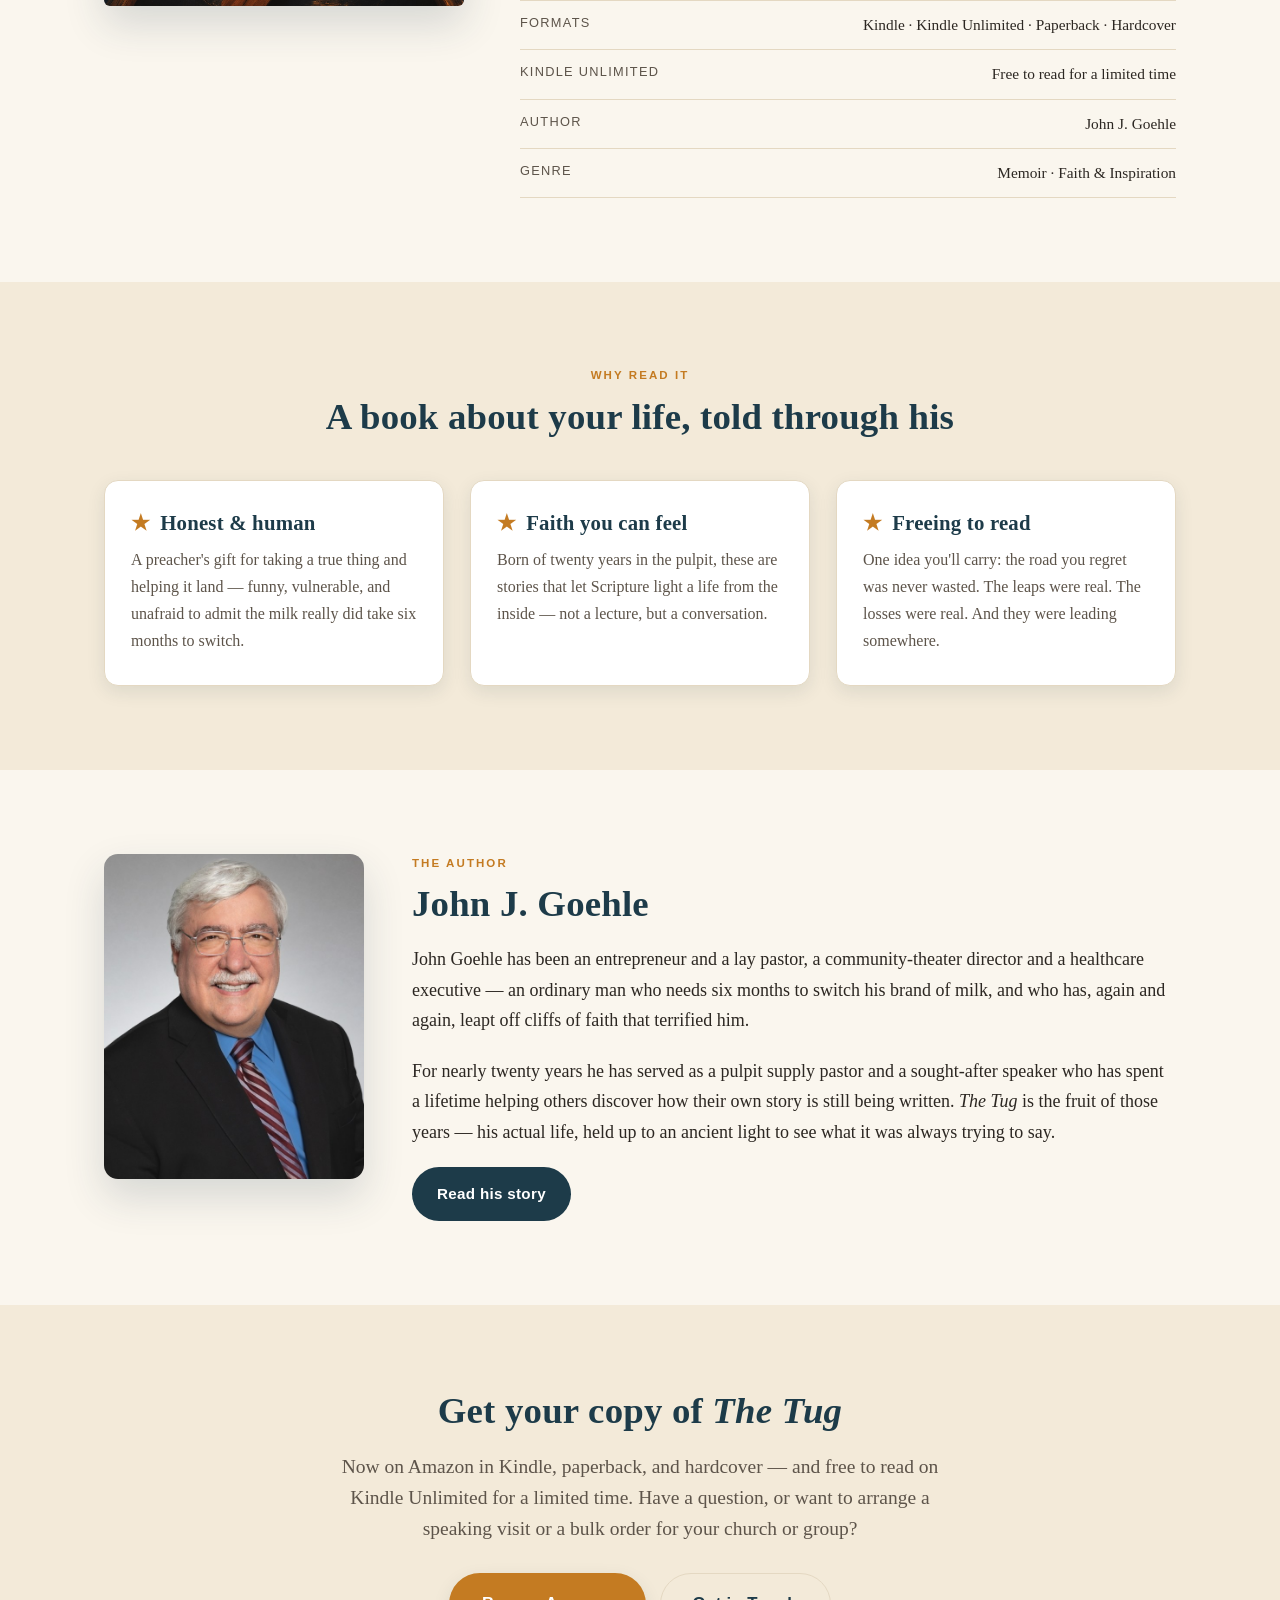
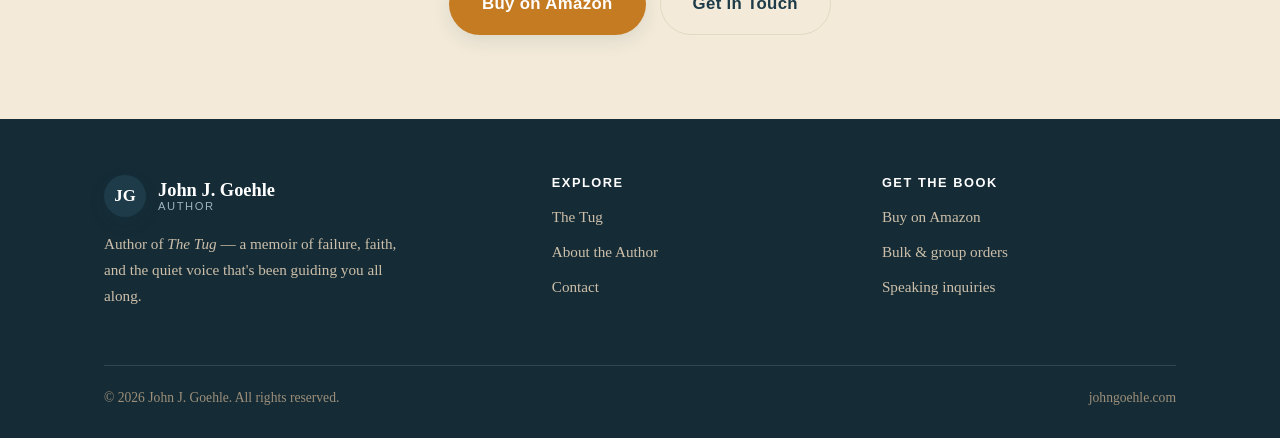
==== commit 3172d6e3: "Update book availability and description in index.html" ====
--- a/index.html
+++ b/index.html
@@ -5,7 +5,7 @@
   <meta name="viewport" content="width=device-width, initial-scale=1.0">
   <meta name="google-site-verification" content="xqgSXVV2yTOkCKSknoQzQ6HR1YEVQMZvLcRv1SmHhfg">
   <title>The Tug — A Memoir by John J. Goehle</title>
-  <meta name="description" content="The Tug, a memoir of failure, faith, and the quiet voice that's been guiding you all along — by John J. Goehle. What if the wrong turns you most regret">
+  <meta name="description" content="The Tug, a memoir of failure, faith, and the quiet voice that's been guiding you all along — by John J. Goehle. What if the wrong turns you most regret were never detours from your path, but the path itself?">
   <link rel="canonical" href="https://johngoehle.com/">
   <meta property="og:title" content="The Tug — A Memoir by John J. Goehle">
   <meta property="og:description" content="A memoir of failure, faith, and the quiet voice that's been guiding you all along.">
@@ -17,12 +17,11 @@
   <meta name="robots" content="index, follow, max-image-preview:large">
   <meta property="og:site_name" content="John J. Goehle, Author">
   <meta name="twitter:card" content="summary_large_image">
-  <script type="application/ld+json">{"@context":"https://schema.org","@type":"Book","name":"The Tug","author":{"@type":"Person","name":"John J. Goehle"},"isbn":"9798184505862","numberOfPages":188,"bookFormat":"https://schema.org/Paperback","inLanguage":"en","datePublished":"2026-08-05","bookEdition":"First Edition","genre":["Memoir","Faith & Inspiration"],"url":"https://johngoehle.com/","image":"https://johngoehle.com/assets/the-tug-cover.jpg","description":"The Tug, a memoir of failure, faith, and the quiet voice that's been guiding you all along — by John J. Goehle. What if the wrong turns you most regret were never detours from your path, but the path itself?","offers":{"@type":"Offer","availability":"https://schema.org/PreOrder","url":"https://www.amazon.com/s?k=9798184505862"}}</script>
-  <script type="application/ld+json">{"@context":"https://schema.org","@type":"FAQPage","mainEntity":[{"@type":"Question","name":"What is The Tug about?","acceptedAnswer":{"@type":"Answer","text":"A memoir of failure, faith, and the quiet voice that has been guiding you all along — built around one freeing idea: that the wrong roads were never wasted, and the failures were the path home."}},{"@type":"Question","name":"When is The Tug available?","acceptedAnswer":{"@type":"Answer","text":"It releases on Amazon on August 5, 2026."}},{"@type":"Question","name":"What format and length is it?","acceptedAnswer":{"@type":"Answer","text":"Paperback, 188 pages. First Edition, 2026. ISBN 979-8-18450-586-2."}},{"@type":"Question","name":"Is it a religious book?","acceptedAnswer":{"@type":"Answer","text":"It is a faith memoir. The author describes the gentle pull he follows as the Holy Spirit, but writes for every reader — whether or not you share his faith."}},{"@type":"Question","name":"Who is the author?","acceptedAnswer":{"@type":"Answer","text":"John J. Goehle — an entrepreneur, lay pastor, community-theater director, and healthcare executive who has spent nearly twenty years as a pulpit supply pastor and speaker."}},{"@type":"Question","name":"Can I arrange a bulk order or a speaking visit?","acceptedAnswer":{"@type":"Answer","text":"Yes — bulk and group orders and speaking inquiries are welcome through the contact page."}}]}</script>
+  <script type="application/ld+json">{"@context":"https://schema.org","@type":"Book","name":"The Tug","author":{"@type":"Person","name":"John J. Goehle"},"isbn":"9798184505862","inLanguage":"en","datePublished":"2026-08-05","bookEdition":"First Edition","genre":["Memoir","Faith & Inspiration"],"url":"https://johngoehle.com/","image":"https://johngoehle.com/assets/the-tug-cover.jpg","description":"The Tug, a memoir of failure, faith, and the quiet voice that's been guiding you all along — by John J. Goehle. What if the wrong turns you most regret were never detours from your path, but the path itself?","offers":{"@type":"Offer","availability":"https://schema.org/InStock","url":"https://www.amazon.com/dp/B0H9GHD57B"}}</script>
 </head>
 <body>
 
-  <div class="announce"><em>The Tug</em> releases on Amazon <strong>August&nbsp;5,&nbsp;2026</strong></div>
+  <div class="announce"><em>The Tug</em> is <strong>now on Amazon</strong> &mdash; Kindle, paperback &amp; hardcover</div>
 
   <!-- HEADER -->
   <header class="site-header">
@@ -40,7 +39,7 @@
         <li><a href="/the-tug.html">The Tug</a></li>
         <li><a href="/about.html">About</a></li>
         <li><a href="/contact.html">Contact</a></li>
-        <li><a href="https://www.amazon.com/s?k=9798184505862" target="_blank" rel="noopener">Amazon</a></li>
+        <li><a href="/the-tug.html#buy">Buy the Book</a></li>
       </ul>
     </nav>
   </header>
@@ -49,14 +48,15 @@
   <section class="hero">
     <div class="container hero__grid">
       <div>
-        <p class="eyebrow">Coming August 5, 2026</p>
+        <p class="eyebrow">Now available on Amazon</p>
         <h1>The Tug</h1>
         <p class="lead">A memoir of failure, faith, and the quiet voice that's been guiding you all along.</p>
         <p class="lead" style="font-size:1.05rem">What if the failures and wrong turns you most regret were never detours from your path&nbsp;— but the path itself?</p>
         <div class="btn-row">
-          <a class="btn btn--primary btn--lg" href="https://www.amazon.com/s?k=9798184505862" target="_blank" rel="noopener">Available Aug 5 on Amazon</a>
+          <a class="btn btn--primary btn--lg" href="https://a.co/d/09xuVB6c" target="_blank" rel="noopener">Buy on Amazon</a>
           <a class="btn btn--ghost btn--lg" style="color:#f3ead9;border-color:rgba(255,255,255,.4)" href="/the-tug.html">Read an Excerpt</a>
         </div>
+        <p style="margin:16px 0 0;font-size:.95rem;color:#d8cbb4">In Kindle, free on Kindle Unlimited, paperback &amp; hardcover &middot; <a href="/the-tug.html" style="color:#f3ead9;text-decoration:underline">read an excerpt</a></p>
       </div>
       <div class="hero__art">
         <img src="/assets/the-tug-cover.jpg" alt="The Tug, a memoir by John J. Goehle — book cover showing a canoe on a still lake at sunrise" decoding="async">
@@ -75,7 +75,7 @@
   </section>
 
   <!-- THE BOOK -->
-  <section class="section" id="book">
+  <section class="section" id="buy">
     <div class="container">
       <div class="feature__grid">
         <div class="feature__cover">
@@ -89,14 +89,16 @@
           <p><em>The Tug</em> is not a memoir of a remarkable life so much as a mirror held up to your own. Through the quiet, persistent voice he has spent decades learning to follow&nbsp;— the gentle pull he believes is the Holy Spirit, though whatever you call it, and whether or not you share his faith, you have already felt it&nbsp;— John Goehle offers his life as proof of one freeing idea: that the wrong roads were never wasted, and the failures were the path home.</p>
           <p>By turns funny, tender, and profound, with a cast that includes Colonel Sanders trying to bribe the Pope, an anxious golden retriever, a diamond forgotten in a closet, and a sixteen-year-old who taught the author how to live.</p>
           <div class="btn-row" style="margin-top:6px">
-            <a class="btn btn--primary" href="https://www.amazon.com/s?k=9798184505862" target="_blank" rel="noopener">Available Aug 5 on Amazon</a>
+            <a class="btn btn--primary" href="https://a.co/d/09xuVB6c" target="_blank" rel="noopener">Buy on Amazon</a>
             <a class="btn btn--ghost" href="/the-tug.html">More about the book</a>
           </div>
+          <p style="margin:10px 0 0;font-size:.9rem;color:var(--ink-soft)">Available in Kindle, free on Kindle Unlimited, paperback &amp; hardcover.</p>
           <ul class="meta-list">
+            <li><span>Available</span><span>Now on Amazon</span></li>
+            <li><span>Formats</span><span>Kindle &middot; Kindle Unlimited &middot; Paperback &middot; Hardcover</span></li>
+            <li><span>Kindle Unlimited</span><span>Free to read for a limited time</span></li>
             <li><span>Author</span><span>John J. Goehle</span></li>
-            <li><span>Format</span><span>Paperback &middot; 188 pages</span></li>
             <li><span>Genre</span><span>Memoir &middot; Faith &amp; Inspiration</span></li>
-            <li><span>Edition</span><span>First Edition, 2026</span></li>
           </ul>
         </div>
       </div>
@@ -148,29 +150,17 @@
   <!-- CTA -->
   <section class="section section--alt">
     <div class="container text-center center-narrow">
-      <h2><em>The Tug</em> arrives August 5, 2026</h2>
-      <p class="lead" style="margin:0 auto 28px">Available on Amazon in paperback beginning August&nbsp;5,&nbsp;2026. Have a question in the meantime, or want to arrange a speaking visit or a bulk order for your church or group?</p>
+      <h2>Get your copy of <em>The Tug</em></h2>
+      <p class="lead" style="margin:0 auto 28px">Now on Amazon in Kindle, paperback, and hardcover&nbsp;— and free to read on Kindle Unlimited for a limited time. Have a question, or want to arrange a speaking visit or a bulk order for your church or group?</p>
       <div class="btn-row" style="justify-content:center">
-        <a class="btn btn--primary btn--lg" href="https://www.amazon.com/s?k=9798184505862" target="_blank" rel="noopener">Available Aug 5 on Amazon</a>
+        <a class="btn btn--primary btn--lg" href="#buy">Buy on Amazon</a>
         <a class="btn btn--ghost btn--lg" href="/contact.html">Get in Touch</a>
       </div>
     </div>
   </section>
 
   <!-- FOOTER -->
-  
-<!-- SEO FAQ -->
-<section class="faq-seo" aria-label="Frequently asked questions">
-<style>.faq-seo{max-width:820px;margin:0 auto;padding:56px 22px}.faq-seo>h2{font-size:1.55rem;margin:0 0 22px;text-align:center;line-height:1.2}.faq-seo details{border:1px solid rgba(0,0,0,.12);border-radius:10px;padding:0 18px;margin:10px 0}.faq-seo summary{cursor:pointer;font-weight:600;padding:15px 0;list-style:none;font-size:1.05rem;position:relative;padding-right:28px}.faq-seo summary::-webkit-details-marker{display:none}.faq-seo summary::after{content:"+";position:absolute;right:2px;top:13px;font-weight:400;font-size:1.35rem;line-height:1;opacity:.6}.faq-seo details[open] summary::after{content:"\2013"}.faq-seo details p{margin:0 0 16px;line-height:1.62;opacity:.85}</style>
-<h2>Questions about The Tug</h2>
-<details><summary>What is The Tug about?</summary><p>A memoir of failure, faith, and the quiet voice that has been guiding you all along — built around one freeing idea: that the wrong roads were never wasted, and the failures were the path home.</p></details>
-<details><summary>When is The Tug available?</summary><p>It releases on Amazon on August 5, 2026.</p></details>
-<details><summary>What format and length is it?</summary><p>Paperback, 188 pages. First Edition, 2026. ISBN 979-8-18450-586-2.</p></details>
-<details><summary>Is it a religious book?</summary><p>It is a faith memoir. The author describes the gentle pull he follows as the Holy Spirit, but writes for every reader — whether or not you share his faith.</p></details>
-<details><summary>Who is the author?</summary><p>John J. Goehle — an entrepreneur, lay pastor, community-theater director, and healthcare executive who has spent nearly twenty years as a pulpit supply pastor and speaker.</p></details>
-<details><summary>Can I arrange a bulk order or a speaking visit?</summary><p>Yes — bulk and group orders and speaking inquiries are welcome through the contact page.</p></details>
-</section>
-<footer class="site-footer">
+  <footer class="site-footer">
     <div class="container">
       <div class="footer-grid">
         <div>
@@ -194,7 +184,7 @@
         <div>
           <h4>Get the Book</h4>
           <ul class="footer-links">
-            <li><a href="https://www.amazon.com/s?k=9798184505862" target="_blank" rel="noopener">Available Aug 5 on Amazon</a></li>
+            <li><a href="https://a.co/d/09xuVB6c" target="_blank" rel="noopener">Buy on Amazon</a></li>
             <li><a href="/contact.html?reason=Bulk%20%2F%20group%20order">Bulk &amp; group orders</a></li>
             <li><a href="/contact.html?reason=Speaking%20inquiry">Speaking inquiries</a></li>
           </ul>
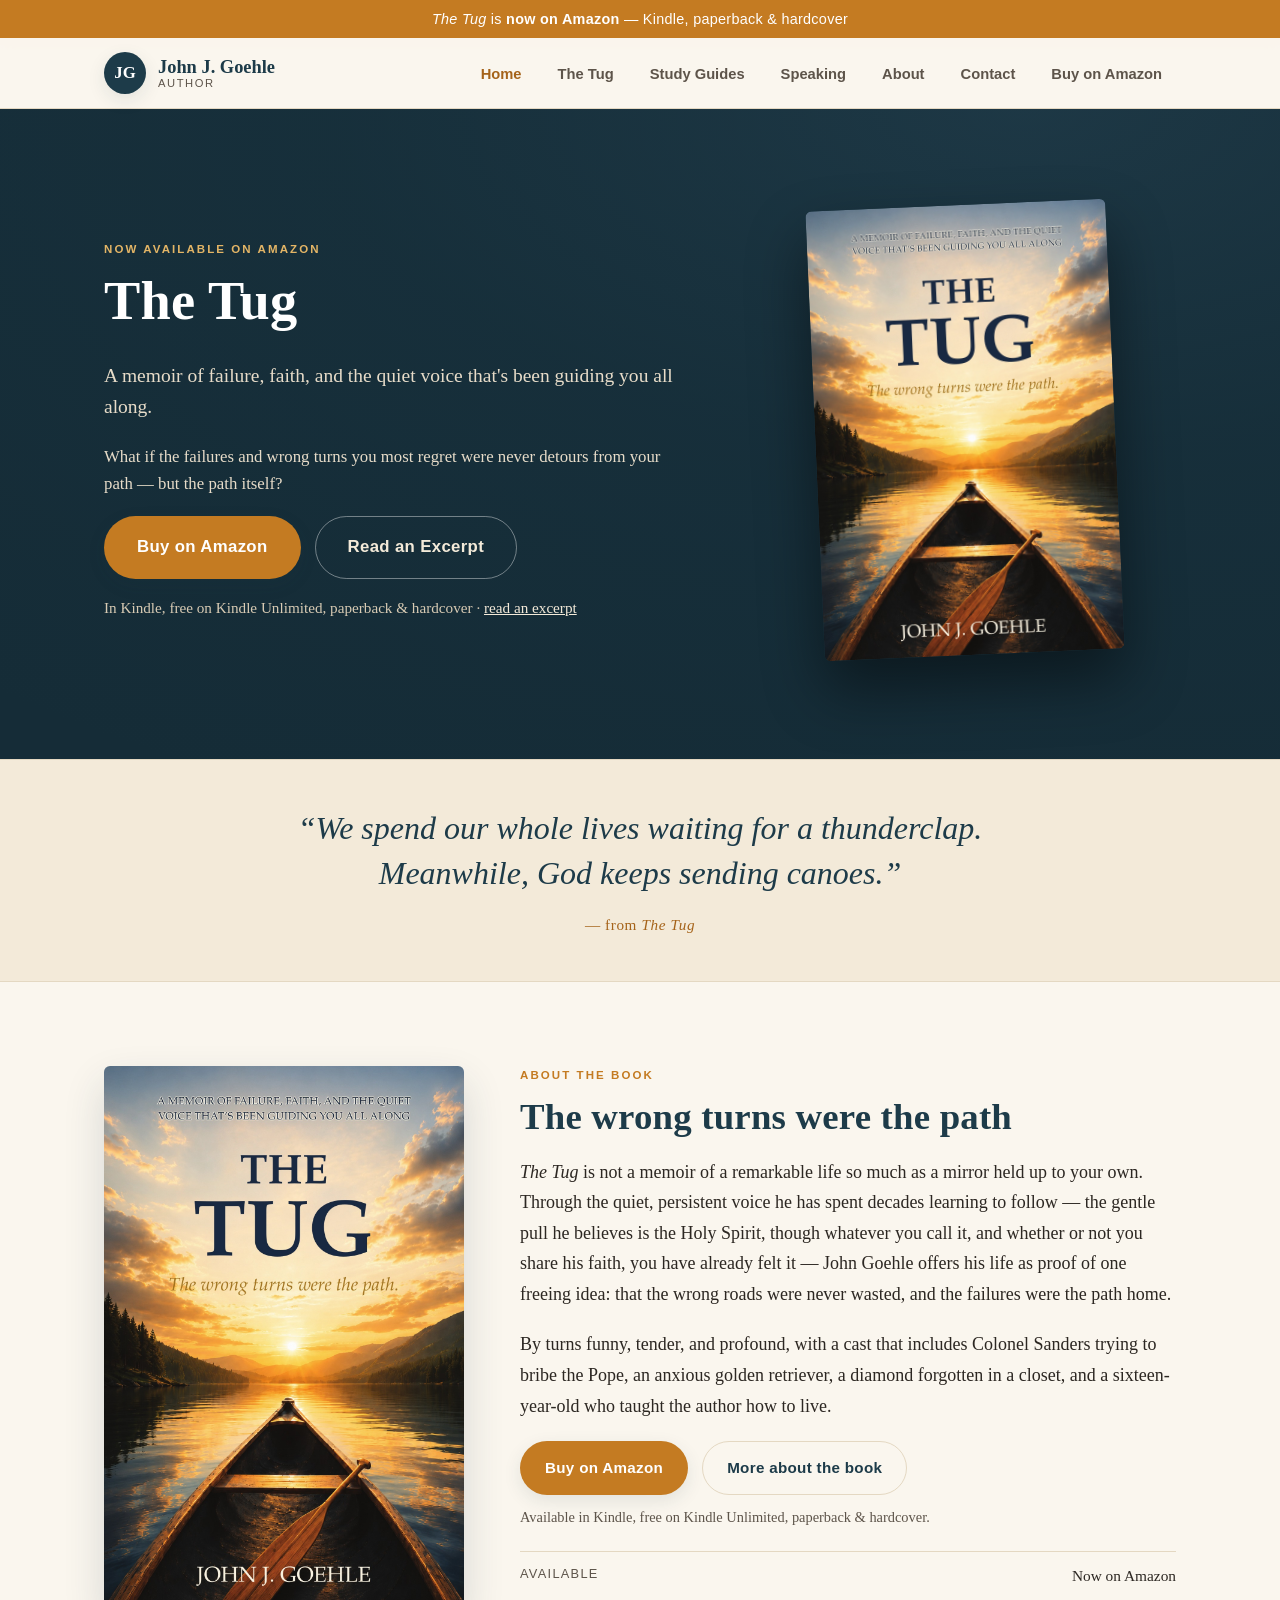
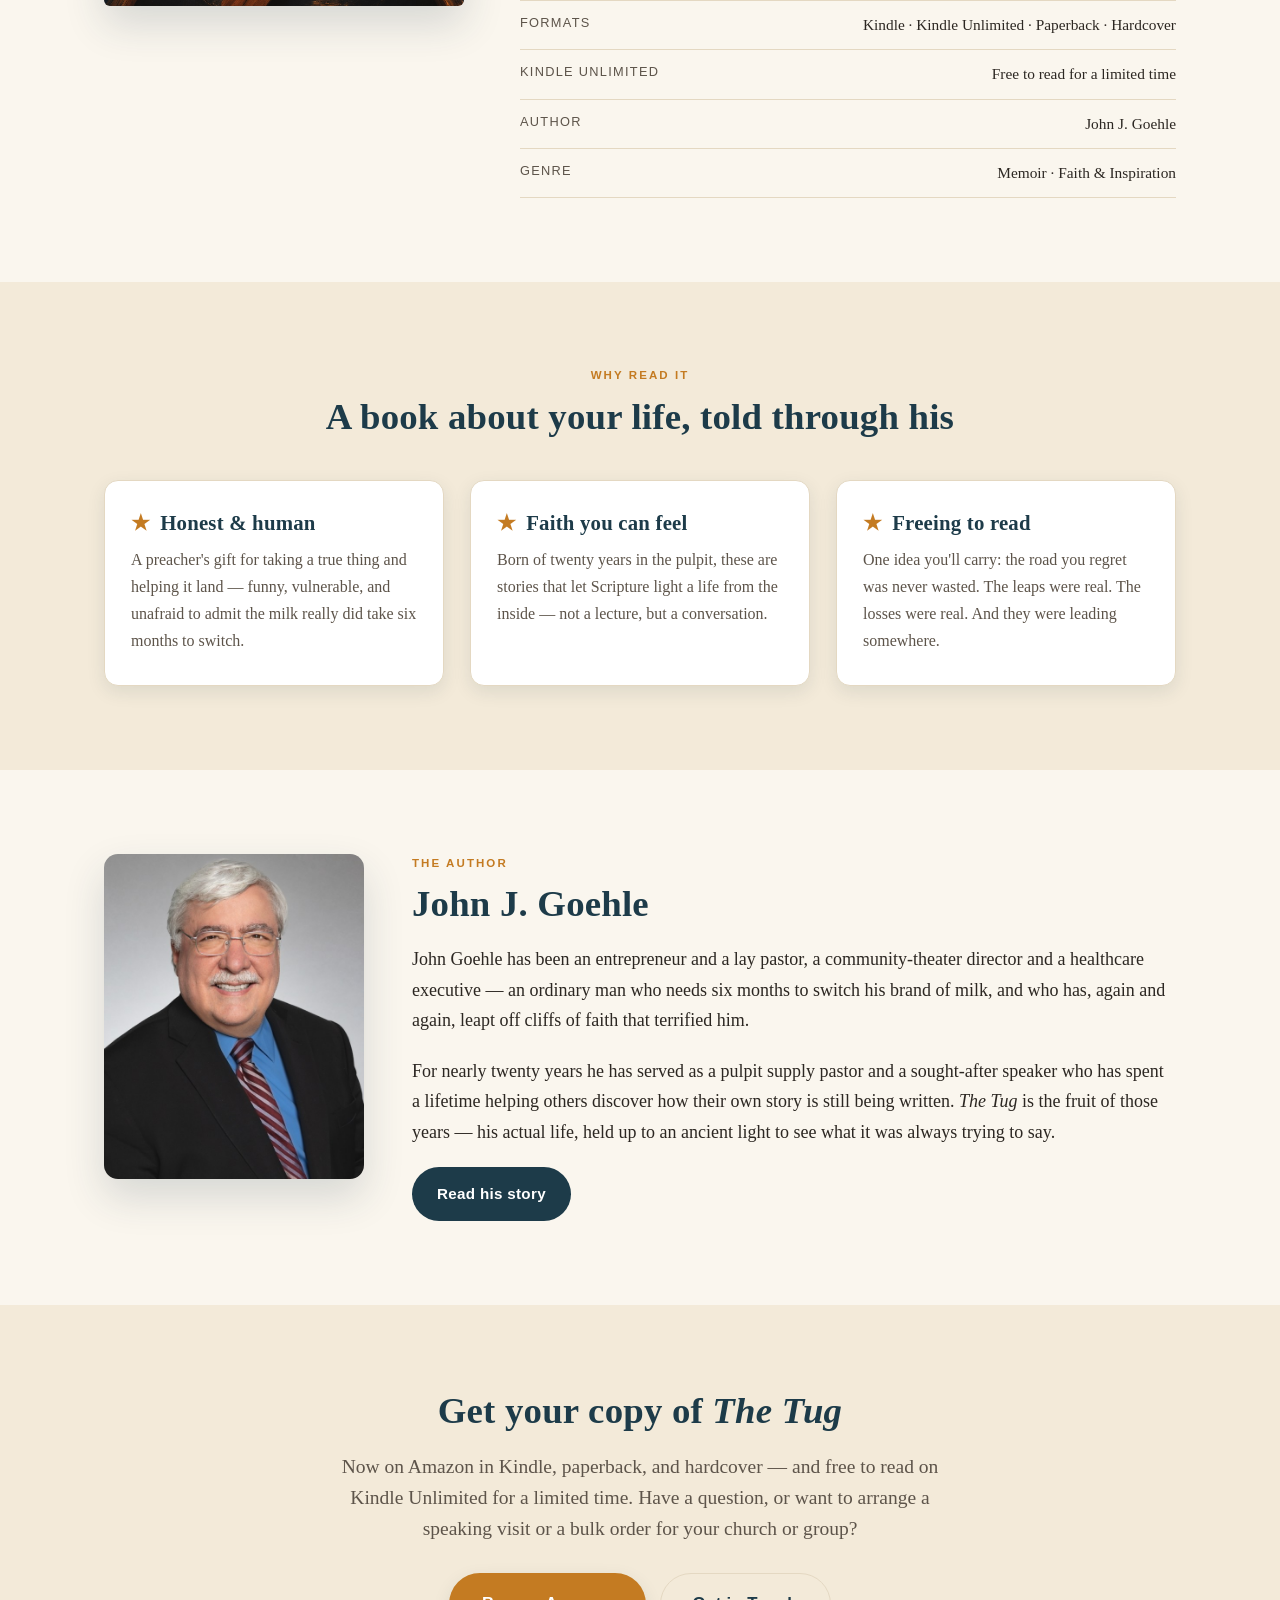
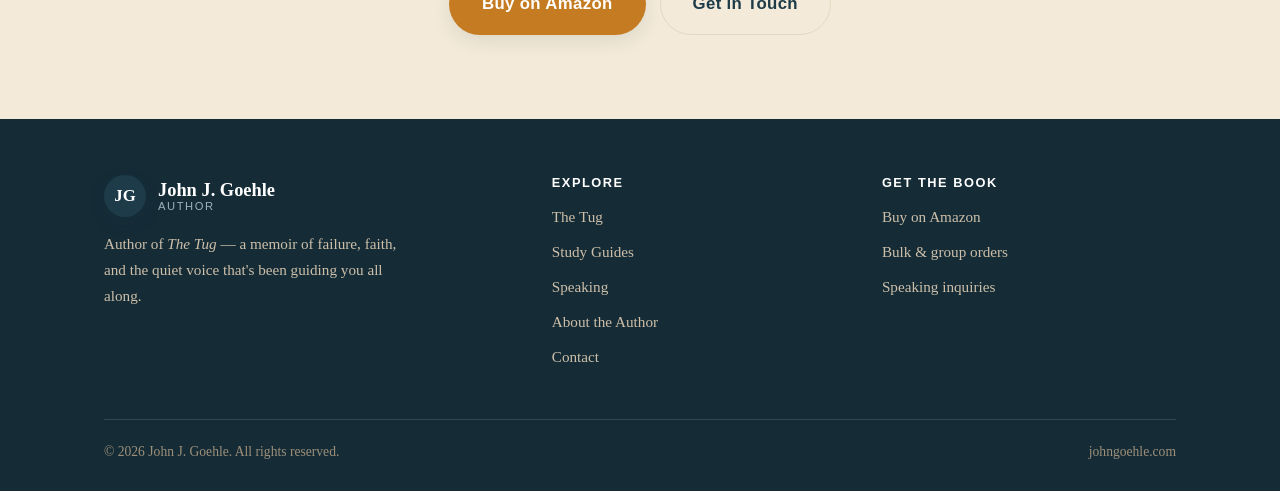
==== commit 8a4475d5: "Update Amazon links and add new navigation items" ====
--- a/index.html
+++ b/index.html
@@ -37,9 +37,11 @@
       <ul class="nav-links">
         <li><a href="/" class="active">Home</a></li>
         <li><a href="/the-tug.html">The Tug</a></li>
+        <li><a href="/study-guides.html">Study Guides</a></li>
+        <li><a href="/speaking.html">Speaking</a></li>
         <li><a href="/about.html">About</a></li>
         <li><a href="/contact.html">Contact</a></li>
-        <li><a href="/the-tug.html#buy">Buy the Book</a></li>
+        <li><a href="https://www.amazon.com/dp/B0H9GHD57B" target="_blank" rel="noopener">Buy on Amazon</a></li>
       </ul>
     </nav>
   </header>
@@ -53,7 +55,7 @@
         <p class="lead">A memoir of failure, faith, and the quiet voice that's been guiding you all along.</p>
         <p class="lead" style="font-size:1.05rem">What if the failures and wrong turns you most regret were never detours from your path&nbsp;— but the path itself?</p>
         <div class="btn-row">
-          <a class="btn btn--primary btn--lg" href="https://a.co/d/09xuVB6c" target="_blank" rel="noopener">Buy on Amazon</a>
+          <a class="btn btn--primary btn--lg" href="https://www.amazon.com/dp/B0H9GHD57B" target="_blank" rel="noopener">Buy on Amazon</a>
           <a class="btn btn--ghost btn--lg" style="color:#f3ead9;border-color:rgba(255,255,255,.4)" href="/the-tug.html">Read an Excerpt</a>
         </div>
         <p style="margin:16px 0 0;font-size:.95rem;color:#d8cbb4">In Kindle, free on Kindle Unlimited, paperback &amp; hardcover &middot; <a href="/the-tug.html" style="color:#f3ead9;text-decoration:underline">read an excerpt</a></p>
@@ -89,7 +91,7 @@
           <p><em>The Tug</em> is not a memoir of a remarkable life so much as a mirror held up to your own. Through the quiet, persistent voice he has spent decades learning to follow&nbsp;— the gentle pull he believes is the Holy Spirit, though whatever you call it, and whether or not you share his faith, you have already felt it&nbsp;— John Goehle offers his life as proof of one freeing idea: that the wrong roads were never wasted, and the failures were the path home.</p>
           <p>By turns funny, tender, and profound, with a cast that includes Colonel Sanders trying to bribe the Pope, an anxious golden retriever, a diamond forgotten in a closet, and a sixteen-year-old who taught the author how to live.</p>
           <div class="btn-row" style="margin-top:6px">
-            <a class="btn btn--primary" href="https://a.co/d/09xuVB6c" target="_blank" rel="noopener">Buy on Amazon</a>
+            <a class="btn btn--primary" href="https://www.amazon.com/dp/B0H9GHD57B" target="_blank" rel="noopener">Buy on Amazon</a>
             <a class="btn btn--ghost" href="/the-tug.html">More about the book</a>
           </div>
           <p style="margin:10px 0 0;font-size:.9rem;color:var(--ink-soft)">Available in Kindle, free on Kindle Unlimited, paperback &amp; hardcover.</p>
@@ -153,7 +155,7 @@
       <h2>Get your copy of <em>The Tug</em></h2>
       <p class="lead" style="margin:0 auto 28px">Now on Amazon in Kindle, paperback, and hardcover&nbsp;— and free to read on Kindle Unlimited for a limited time. Have a question, or want to arrange a speaking visit or a bulk order for your church or group?</p>
       <div class="btn-row" style="justify-content:center">
-        <a class="btn btn--primary btn--lg" href="#buy">Buy on Amazon</a>
+        <a class="btn btn--primary btn--lg" href="https://www.amazon.com/dp/B0H9GHD57B" target="_blank" rel="noopener">Buy on Amazon</a>
         <a class="btn btn--ghost btn--lg" href="/contact.html">Get in Touch</a>
       </div>
     </div>
@@ -177,6 +179,8 @@
           <h4>Explore</h4>
           <ul class="footer-links">
             <li><a href="/the-tug.html">The Tug</a></li>
+            <li><a href="/study-guides.html">Study Guides</a></li>
+            <li><a href="/speaking.html">Speaking</a></li>
             <li><a href="/about.html">About the Author</a></li>
             <li><a href="/contact.html">Contact</a></li>
           </ul>
@@ -184,7 +188,7 @@
         <div>
           <h4>Get the Book</h4>
           <ul class="footer-links">
-            <li><a href="https://a.co/d/09xuVB6c" target="_blank" rel="noopener">Buy on Amazon</a></li>
+            <li><a href="https://www.amazon.com/dp/B0H9GHD57B" target="_blank" rel="noopener">Buy on Amazon</a></li>
             <li><a href="/contact.html?reason=Bulk%20%2F%20group%20order">Bulk &amp; group orders</a></li>
             <li><a href="/contact.html?reason=Speaking%20inquiry">Speaking inquiries</a></li>
           </ul>
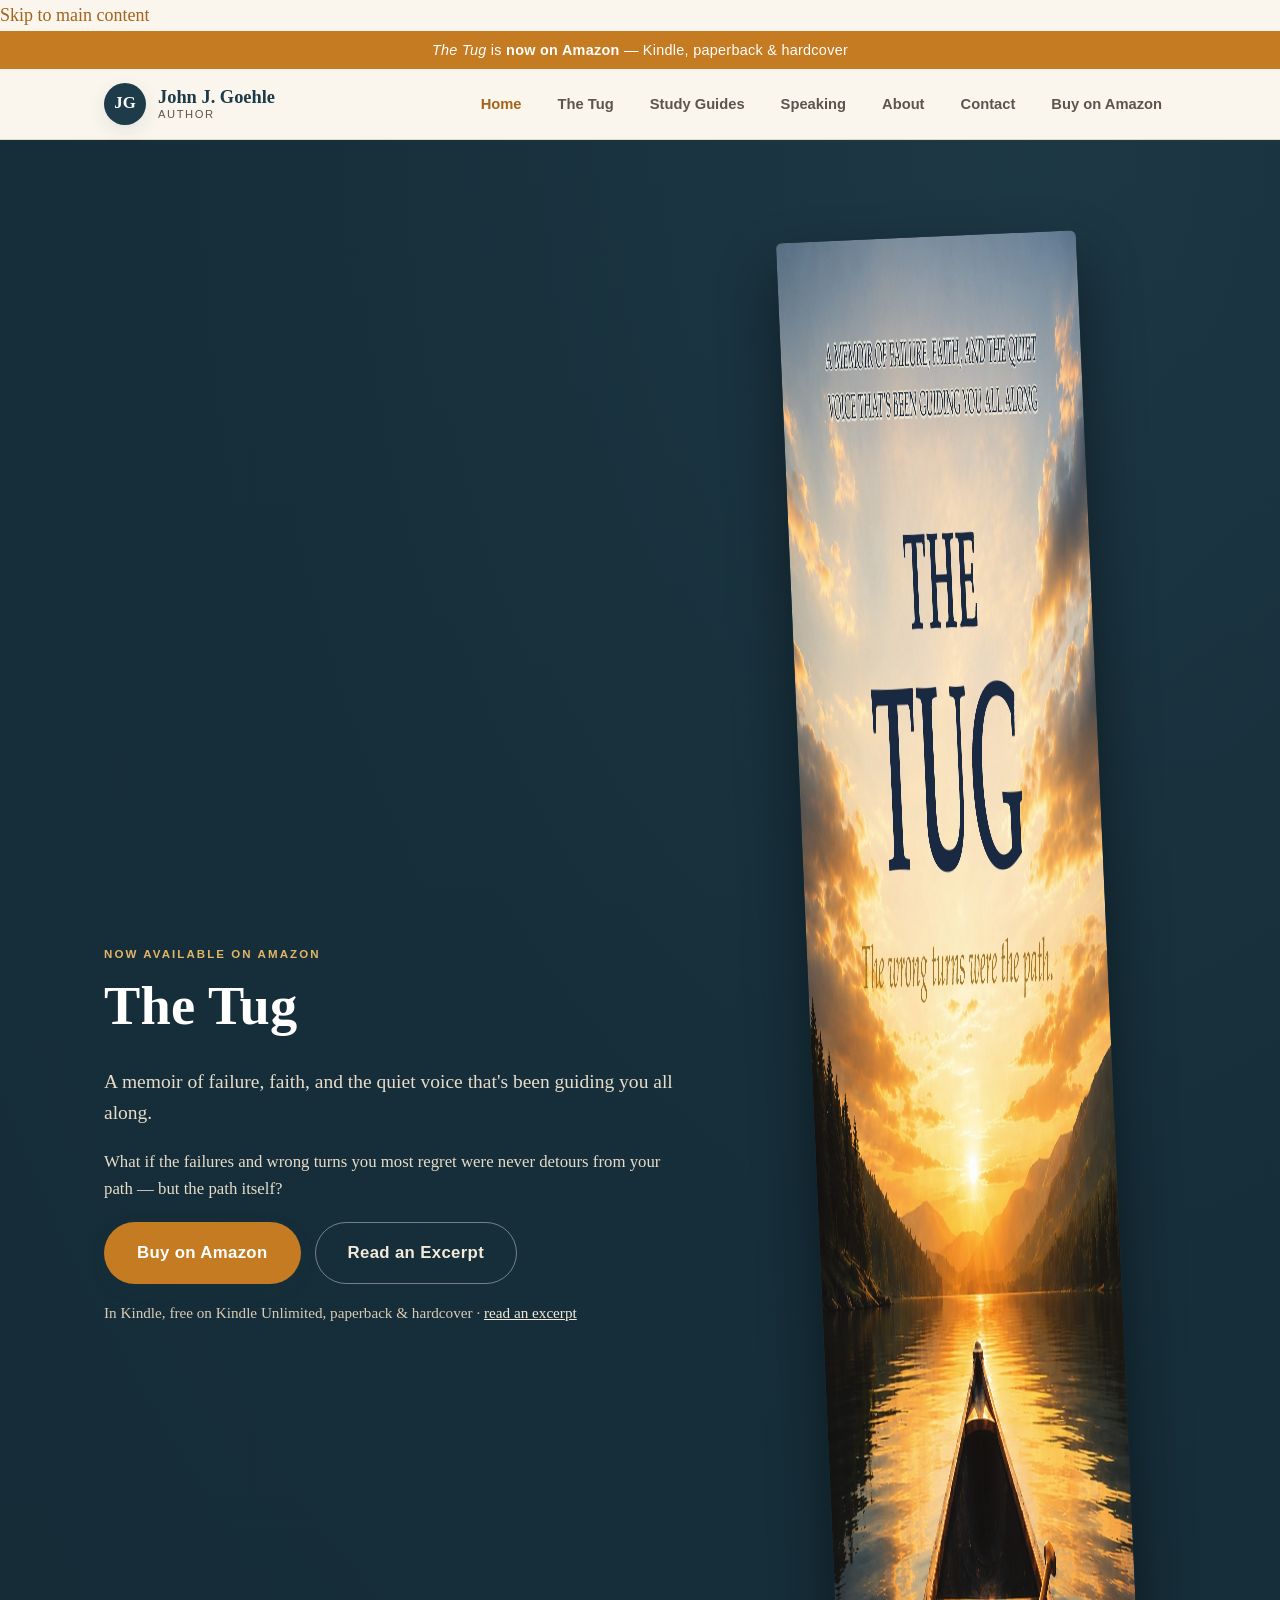
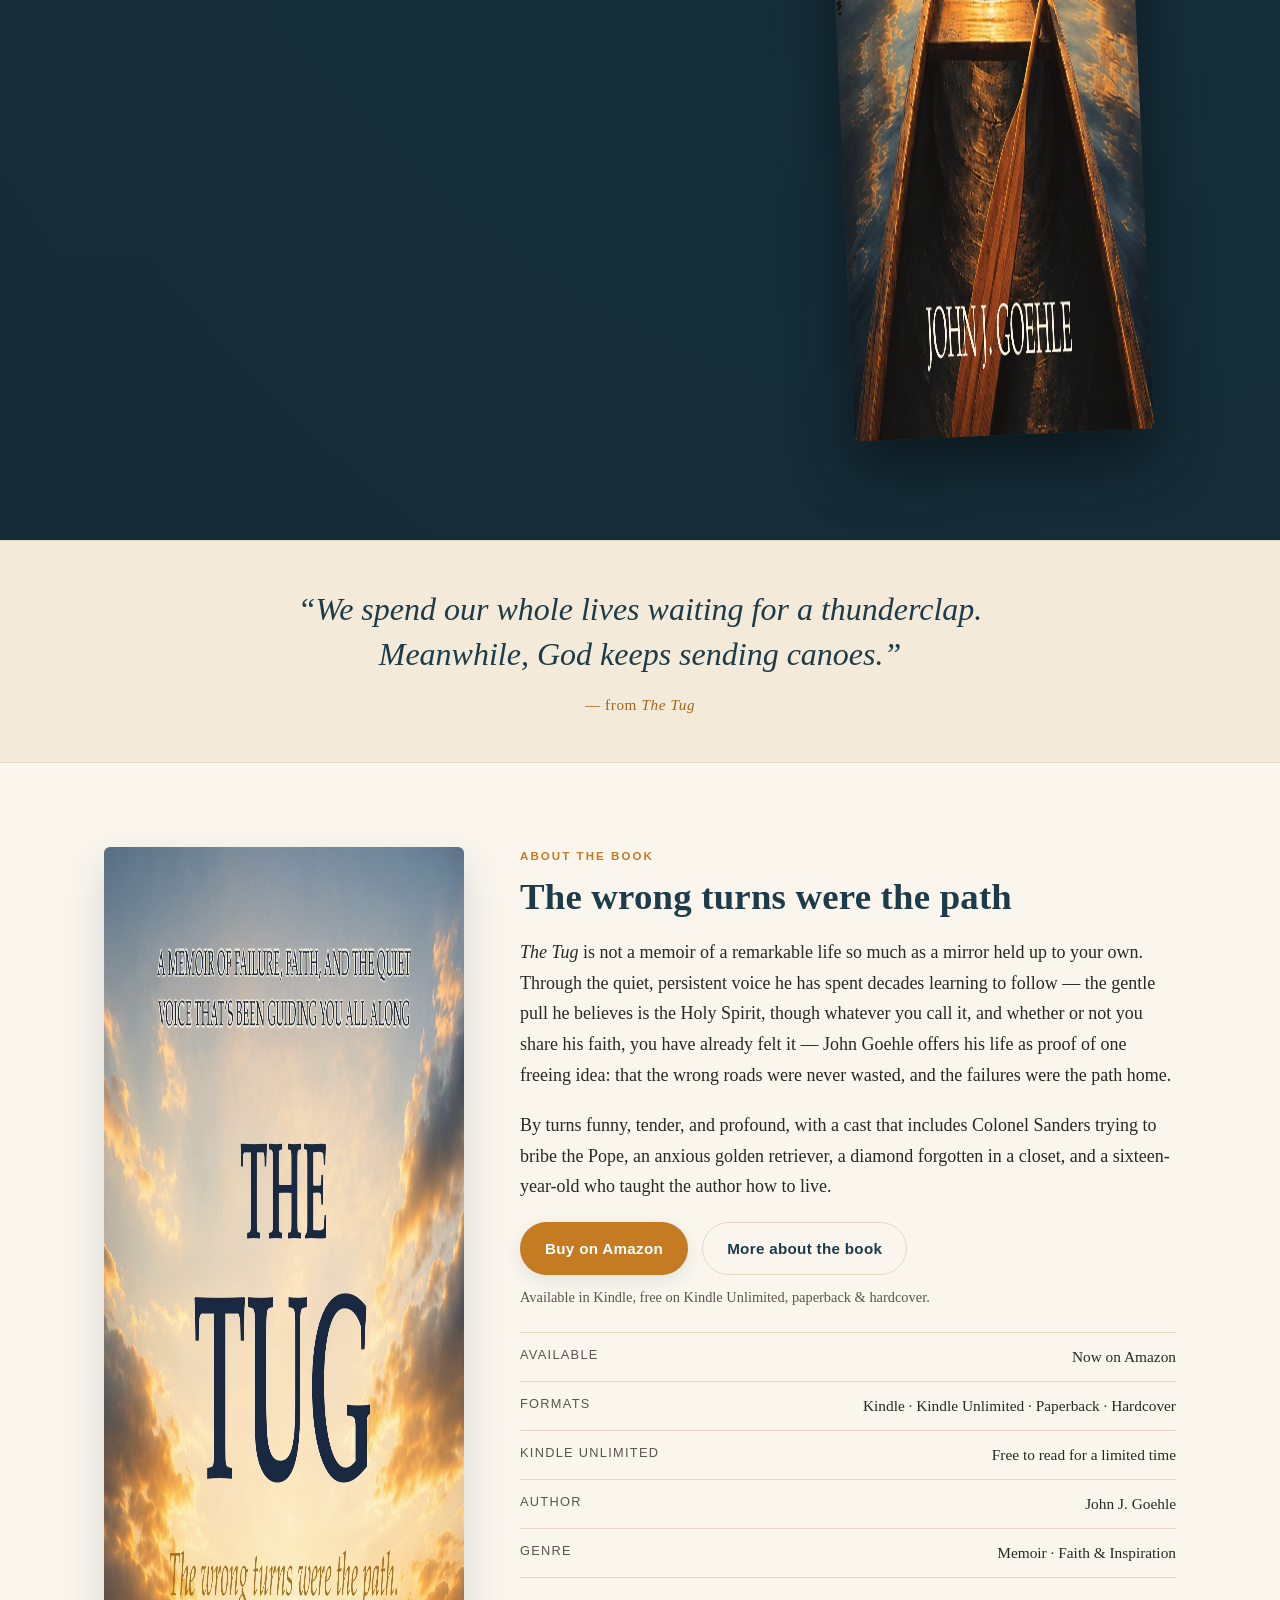
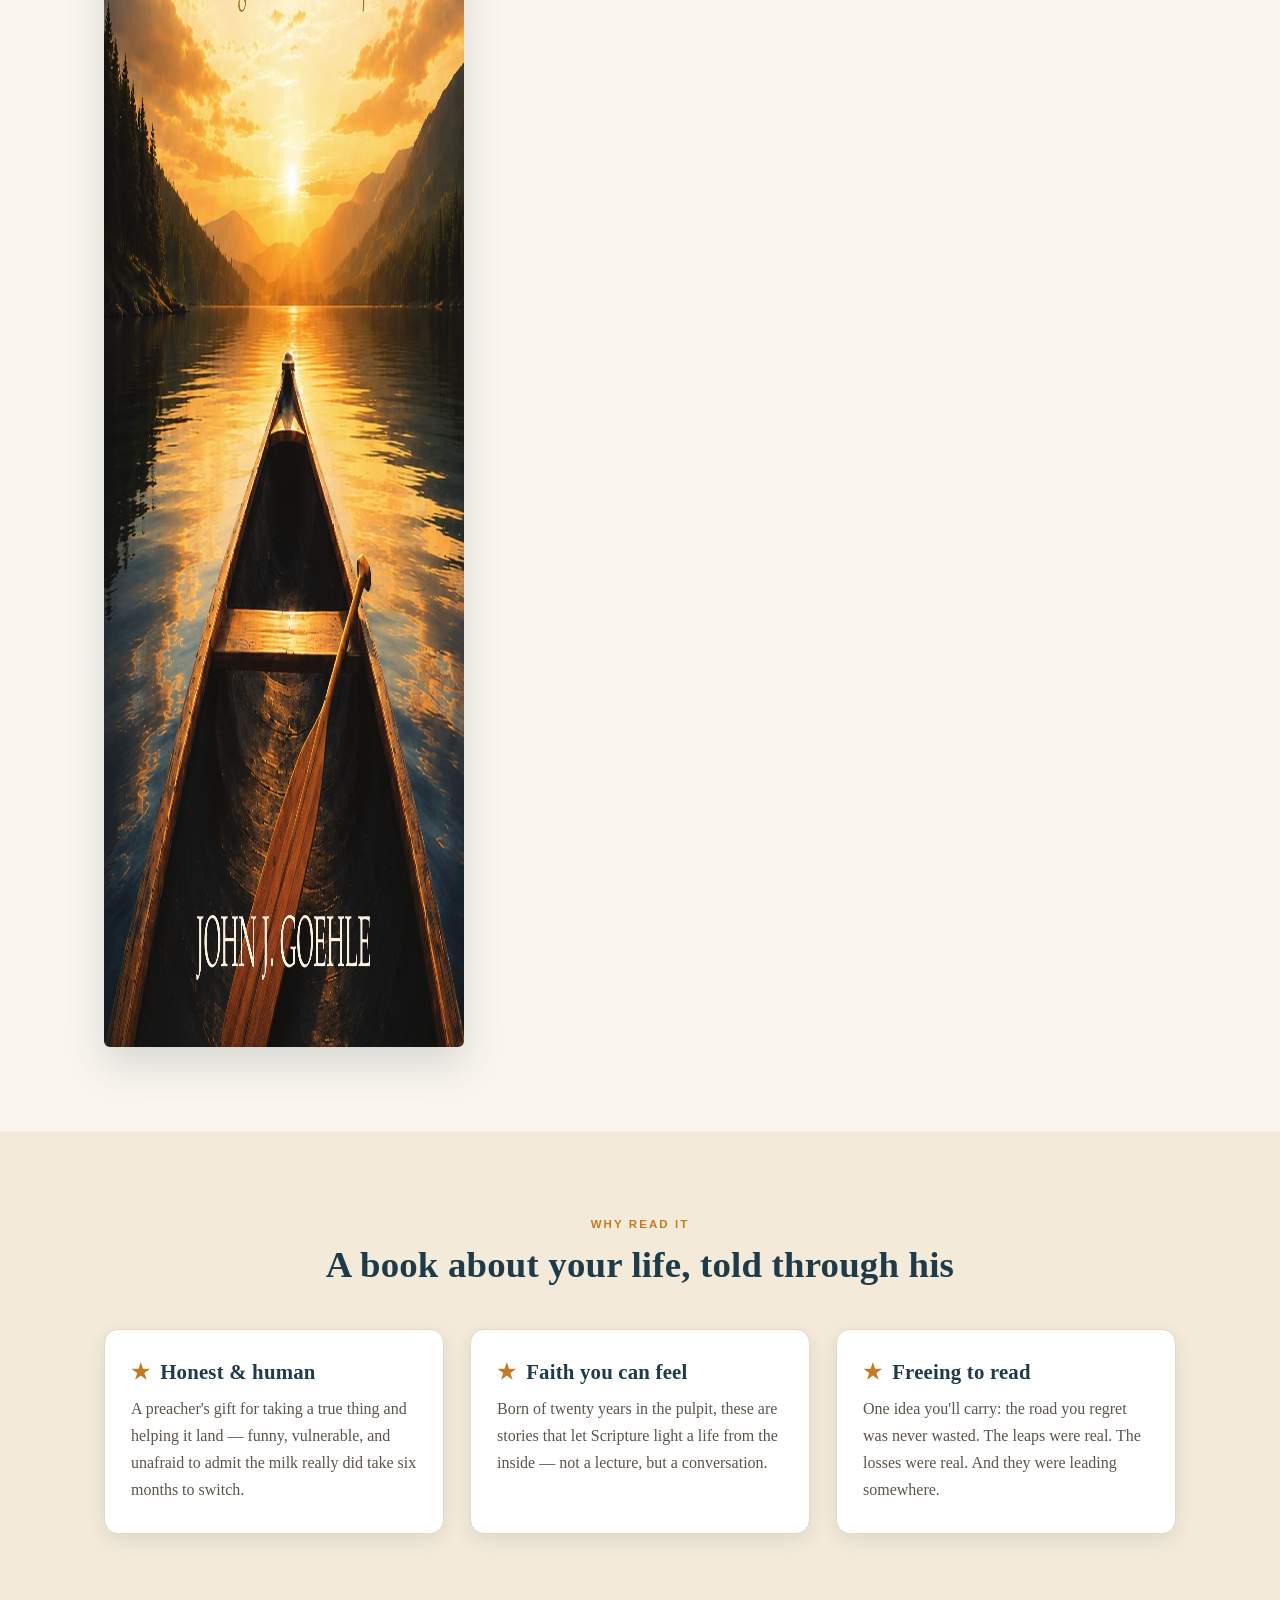
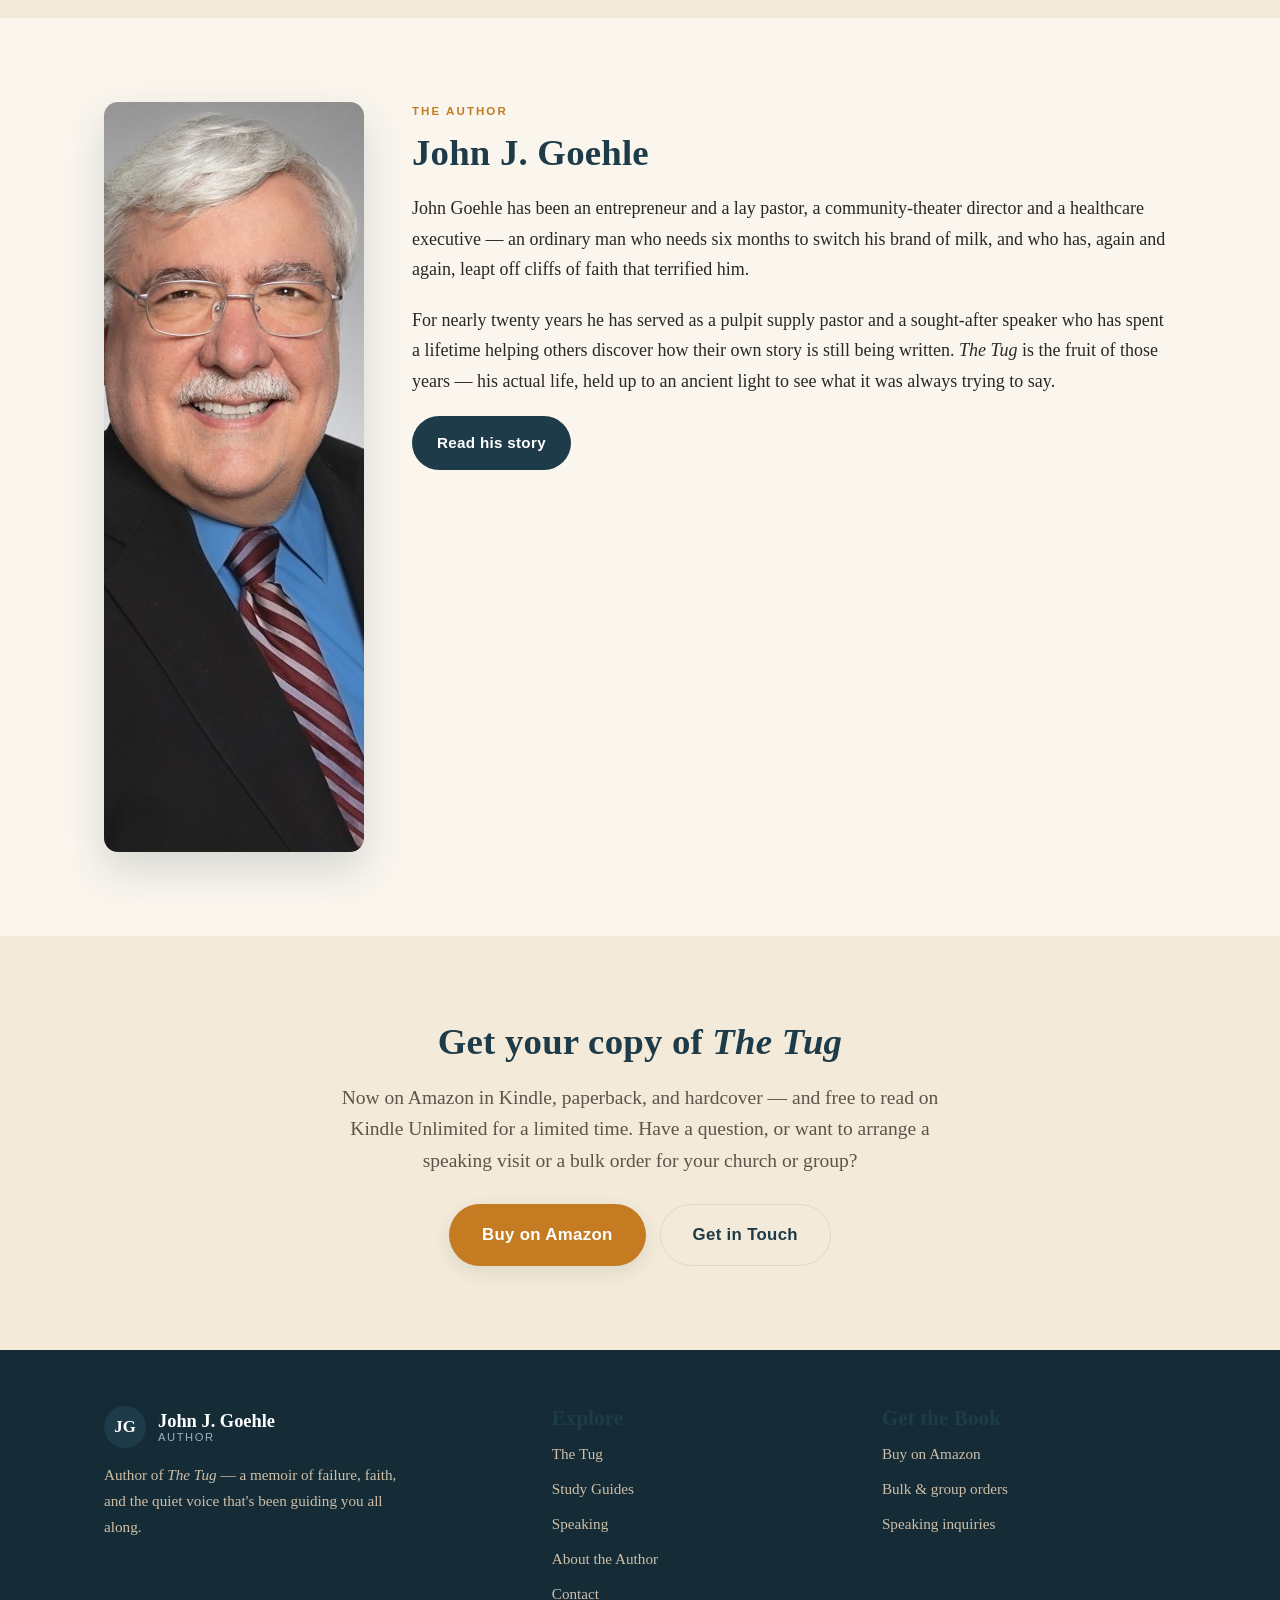
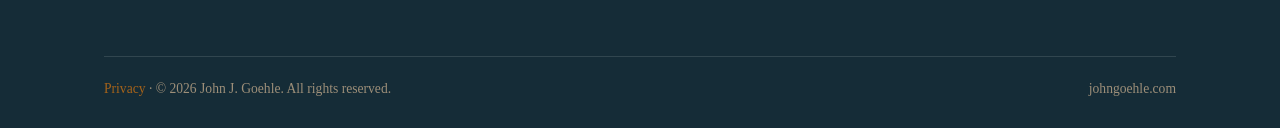
==== commit aa61c9b7: "Website audit remediation: clean URLs, accessibility, privacy, schema Canonicalize on extensionless " ====
--- a/index.html
+++ b/index.html
@@ -5,10 +5,10 @@
   <meta name="viewport" content="width=device-width, initial-scale=1.0">
   <meta name="google-site-verification" content="xqgSXVV2yTOkCKSknoQzQ6HR1YEVQMZvLcRv1SmHhfg">
   <title>The Tug — A Memoir by John J. Goehle</title>
-  <meta name="description" content="The Tug, a memoir of failure, faith, and the quiet voice that's been guiding you all along — by John J. Goehle. What if the wrong turns you most regret were never detours from your path, but the path itself?">
+  <meta name="description" content="The Tug by John J. Goehle — a memoir of failure, faith, and the quiet voice that's been guiding you all along. Out now on Amazon in Kindle, paperback, and hardcover.">
   <link rel="canonical" href="https://johngoehle.com/">
   <meta property="og:title" content="The Tug — A Memoir by John J. Goehle">
-  <meta property="og:description" content="A memoir of failure, faith, and the quiet voice that's been guiding you all along.">
+  <meta property="og:description" content="The Tug by John J. Goehle — a memoir of failure, faith, and the quiet voice that's been guiding you all along. Out now on Amazon in Kindle, paperback, and hardcover.">
   <meta property="og:type" content="book">
   <meta property="og:url" content="https://johngoehle.com/">
   <meta property="og:image" content="https://johngoehle.com/assets/the-tug-cover.jpg">
@@ -17,16 +17,19 @@
   <meta name="robots" content="index, follow, max-image-preview:large">
   <meta property="og:site_name" content="John J. Goehle, Author">
   <meta name="twitter:card" content="summary_large_image">
-  <script type="application/ld+json">{"@context":"https://schema.org","@type":"Book","name":"The Tug","author":{"@type":"Person","name":"John J. Goehle"},"isbn":"9798184505862","inLanguage":"en","datePublished":"2026-08-05","bookEdition":"First Edition","genre":["Memoir","Faith & Inspiration"],"url":"https://johngoehle.com/","image":"https://johngoehle.com/assets/the-tug-cover.jpg","description":"The Tug, a memoir of failure, faith, and the quiet voice that's been guiding you all along — by John J. Goehle. What if the wrong turns you most regret were never detours from your path, but the path itself?","offers":{"@type":"Offer","availability":"https://schema.org/InStock","url":"https://www.amazon.com/dp/B0H9GHD57B"}}</script>
+  <script type="application/ld+json">{"@context":"https://schema.org","@type":"Book","@id":"https://johngoehle.com/#book","name":"The Tug","author":{"@type":"Person","@id":"https://goehle.net/#person","name":"John J. Goehle","sameAs":["https://www.amazon.com/author/johngoehle","https://goehle.net/"]},"isbn":"9798184505862","inLanguage":"en","datePublished":"2026-08-05","bookEdition":"First Edition","genre":["Memoir","Faith & Inspiration"],"url":"https://johngoehle.com/","image":"https://johngoehle.com/assets/the-tug-cover.jpg","description":"The Tug, a memoir of failure, faith, and the quiet voice that's been guiding you all along — by John J. Goehle. What if the wrong turns you most regret were never detours from your path, but the path itself?","offers":{"@type":"Offer","availability":"https://schema.org/InStock","url":"https://www.amazon.com/dp/B0H9GHD57B"}}</script>
+  <script type="application/ld+json">{"@context":"https://schema.org","@type":"FAQPage","mainEntity":[{"@type":"Question","name":"What is The Tug about?","acceptedAnswer":{"@type":"Answer","text":"The Tug is a memoir of failure, faith, and the quiet voice that has been guiding you all along. It is less the story of a remarkable life than a mirror held up to your own, built on a simple question: what if the wrong turns you most regret were never detours from your path, but the path itself?"}},{"@type":"Question","name":"Who wrote The Tug?","acceptedAnswer":{"@type":"Answer","text":"John J. Goehle — an author, speaker, and pulpit supply pastor who has also been an entrepreneur, a community-theater director, and a healthcare executive. The book draws on decades of following the quiet, persistent pull he believes is the Holy Spirit."}},{"@type":"Question","name":"Where can I buy The Tug?","acceptedAnswer":{"@type":"Answer","text":"The Tug is available now on Amazon in Kindle, paperback, and hardcover, and is free to read on Kindle Unlimited for a limited time."}},{"@type":"Question","name":"Is The Tug a religious book?","acceptedAnswer":{"@type":"Answer","text":"Faith runs through it, but it is written for anyone. The questions it raises are about your own life rather than any particular theology, so readers of any background — faith-based or not — find it speaks to them."}},{"@type":"Question","name":"Are there study guides for The Tug?","acceptedAnswer":{"@type":"Answer","text":"Yes. There are two free companion guides — a book-club discussion guide and a ten-session Bible study — for reading circles, small groups, and Sunday school classes. Both are free to read, print, and share."}},{"@type":"Question","name":"Can John Goehle speak at my event?","acceptedAnswer":{"@type":"Answer","text":"Yes. John speaks to churches, groups, and events, combining a preacher's timing with a businessman's plain talk. You can check availability through the Speaking page on johngoehle.com."}}]}</script>
 </head>
 <body>
 
+
+  <a class="skip-link" href="#main">Skip to main content</a>
   <div class="announce"><em>The Tug</em> is <strong>now on Amazon</strong> &mdash; Kindle, paperback &amp; hardcover</div>
 
   <!-- HEADER -->
   <header class="site-header">
-    <nav class="nav">
-      <a class="brand" href="/">
+    <nav class="nav" aria-label="Primary">
+      <a class="brand" href="/" aria-current="page">
         <span class="brand__mark">JG</span>
         <span class="brand__text">
           <span class="brand__name">John&nbsp;J.&nbsp;Goehle</span>
@@ -35,16 +38,18 @@
       </a>
       <button class="nav-toggle" aria-label="Toggle menu" aria-expanded="false">&#9776;</button>
       <ul class="nav-links">
-        <li><a href="/" class="active">Home</a></li>
-        <li><a href="/the-tug.html">The Tug</a></li>
-        <li><a href="/study-guides.html">Study Guides</a></li>
-        <li><a href="/speaking.html">Speaking</a></li>
-        <li><a href="/about.html">About</a></li>
-        <li><a href="/contact.html">Contact</a></li>
+        <li><a href="/" class="active" aria-current="page">Home</a></li>
+        <li><a href="/the-tug">The Tug</a></li>
+        <li><a href="/study-guides">Study Guides</a></li>
+        <li><a href="/speaking">Speaking</a></li>
+        <li><a href="/about">About</a></li>
+        <li><a href="/contact">Contact</a></li>
         <li><a href="https://www.amazon.com/dp/B0H9GHD57B" target="_blank" rel="noopener">Buy on Amazon</a></li>
       </ul>
     </nav>
   </header>
+
+  <main id="main">
 
   <!-- HERO -->
   <section class="hero">
@@ -56,12 +61,12 @@
         <p class="lead" style="font-size:1.05rem">What if the failures and wrong turns you most regret were never detours from your path&nbsp;— but the path itself?</p>
         <div class="btn-row">
           <a class="btn btn--primary btn--lg" href="https://www.amazon.com/dp/B0H9GHD57B" target="_blank" rel="noopener">Buy on Amazon</a>
-          <a class="btn btn--ghost btn--lg" style="color:#f3ead9;border-color:rgba(255,255,255,.4)" href="/the-tug.html">Read an Excerpt</a>
-        </div>
-        <p style="margin:16px 0 0;font-size:.95rem;color:#d8cbb4">In Kindle, free on Kindle Unlimited, paperback &amp; hardcover &middot; <a href="/the-tug.html" style="color:#f3ead9;text-decoration:underline">read an excerpt</a></p>
+          <a class="btn btn--ghost btn--lg" style="color:#f3ead9;border-color:rgba(255,255,255,.4)" href="/the-tug">Read an Excerpt</a>
+        </div>
+        <p style="margin:16px 0 0;font-size:.95rem;color:#d8cbb4">In Kindle, free on Kindle Unlimited, paperback &amp; hardcover &middot; <a href="/the-tug" style="color:#f3ead9;text-decoration:underline">read an excerpt</a></p>
       </div>
       <div class="hero__art">
-        <img src="/assets/the-tug-cover.jpg" alt="The Tug, a memoir by John J. Goehle — book cover showing a canoe on a still lake at sunrise" decoding="async">
+        <img src="/assets/the-tug-cover.jpg" alt="The Tug, a memoir by John J. Goehle — book cover showing a canoe on a still lake at sunrise" decoding="async" width="1200" height="1800">
       </div>
     </div>
   </section>
@@ -82,7 +87,7 @@
       <div class="feature__grid">
         <div class="feature__cover">
           <div class="cover-frame">
-            <img src="/assets/the-tug-cover.jpg" alt="The Tug book cover" loading="lazy" decoding="async">
+            <img src="/assets/the-tug-cover.jpg" alt="The Tug book cover" loading="lazy" decoding="async" width="1200" height="1800">
           </div>
         </div>
         <div>
@@ -92,7 +97,7 @@
           <p>By turns funny, tender, and profound, with a cast that includes Colonel Sanders trying to bribe the Pope, an anxious golden retriever, a diamond forgotten in a closet, and a sixteen-year-old who taught the author how to live.</p>
           <div class="btn-row" style="margin-top:6px">
             <a class="btn btn--primary" href="https://www.amazon.com/dp/B0H9GHD57B" target="_blank" rel="noopener">Buy on Amazon</a>
-            <a class="btn btn--ghost" href="/the-tug.html">More about the book</a>
+            <a class="btn btn--ghost" href="/the-tug">More about the book</a>
           </div>
           <p style="margin:10px 0 0;font-size:.9rem;color:var(--ink-soft)">Available in Kindle, free on Kindle Unlimited, paperback &amp; hardcover.</p>
           <ul class="meta-list">
@@ -135,7 +140,7 @@
   <section class="section">
     <div class="container author__grid">
       <div class="author__photo">
-        <img src="/assets/author-john-goehle.jpg" alt="John J. Goehle" loading="lazy" decoding="async">
+        <img src="/assets/author-john-goehle.jpg" alt="John J. Goehle" loading="lazy" decoding="async" width="600" height="750">
       </div>
       <div>
         <p class="eyebrow">The Author</p>
@@ -143,7 +148,7 @@
         <p>John Goehle has been an entrepreneur and a lay pastor, a community-theater director and a healthcare executive&nbsp;— an ordinary man who needs six months to switch his brand of milk, and who has, again and again, leapt off cliffs of faith that terrified him.</p>
         <p>For nearly twenty years he has served as a pulpit supply pastor and a sought-after speaker who has spent a lifetime helping others discover how their own story is still being written. <em>The Tug</em> is the fruit of those years&nbsp;— his actual life, held up to an ancient light to see what it was always trying to say.</p>
         <div class="btn-row">
-          <a class="btn btn--solid" href="/about.html">Read his story</a>
+          <a class="btn btn--solid" href="/about">Read his story</a>
         </div>
       </div>
     </div>
@@ -156,17 +161,19 @@
       <p class="lead" style="margin:0 auto 28px">Now on Amazon in Kindle, paperback, and hardcover&nbsp;— and free to read on Kindle Unlimited for a limited time. Have a question, or want to arrange a speaking visit or a bulk order for your church or group?</p>
       <div class="btn-row" style="justify-content:center">
         <a class="btn btn--primary btn--lg" href="https://www.amazon.com/dp/B0H9GHD57B" target="_blank" rel="noopener">Buy on Amazon</a>
-        <a class="btn btn--ghost btn--lg" href="/contact.html">Get in Touch</a>
+        <a class="btn btn--ghost btn--lg" href="/contact">Get in Touch</a>
       </div>
     </div>
   </section>
 
   <!-- FOOTER -->
+  </main>
+
   <footer class="site-footer">
     <div class="container">
       <div class="footer-grid">
         <div>
-          <a class="brand" href="/" style="margin-bottom:14px">
+          <a class="brand" href="/" style="margin-bottom:14px" aria-current="page">
             <span class="brand__mark">JG</span>
             <span class="brand__text">
               <span class="brand__name" style="color:#fff">John J. Goehle</span>
@@ -176,26 +183,26 @@
           <p style="max-width:40ch">Author of <em>The Tug</em> — a memoir of failure, faith, and the quiet voice that's been guiding you all along.</p>
         </div>
         <div>
-          <h4>Explore</h4>
+          <h3>Explore</h3>
           <ul class="footer-links">
-            <li><a href="/the-tug.html">The Tug</a></li>
-            <li><a href="/study-guides.html">Study Guides</a></li>
-            <li><a href="/speaking.html">Speaking</a></li>
-            <li><a href="/about.html">About the Author</a></li>
-            <li><a href="/contact.html">Contact</a></li>
+            <li><a href="/the-tug">The Tug</a></li>
+            <li><a href="/study-guides">Study Guides</a></li>
+            <li><a href="/speaking">Speaking</a></li>
+            <li><a href="/about">About the Author</a></li>
+            <li><a href="/contact">Contact</a></li>
           </ul>
         </div>
         <div>
-          <h4>Get the Book</h4>
+          <h3>Get the Book</h3>
           <ul class="footer-links">
             <li><a href="https://www.amazon.com/dp/B0H9GHD57B" target="_blank" rel="noopener">Buy on Amazon</a></li>
-            <li><a href="/contact.html?reason=Bulk%20%2F%20group%20order">Bulk &amp; group orders</a></li>
-            <li><a href="/contact.html?reason=Speaking%20inquiry">Speaking inquiries</a></li>
+            <li><a href="/contact?reason=Bulk%20%2F%20group%20order">Bulk &amp; group orders</a></li>
+            <li><a href="/contact?reason=Speaking%20inquiry">Speaking inquiries</a></li>
           </ul>
         </div>
       </div>
       <div class="footer-bottom">
-        <span>&copy; 2026 John J. Goehle. All rights reserved.</span>
+        <span><a href="/privacy">Privacy</a> &middot; &copy; 2026 John J. Goehle. All rights reserved.</span>
         <span>johngoehle.com</span>
       </div>
     </div>
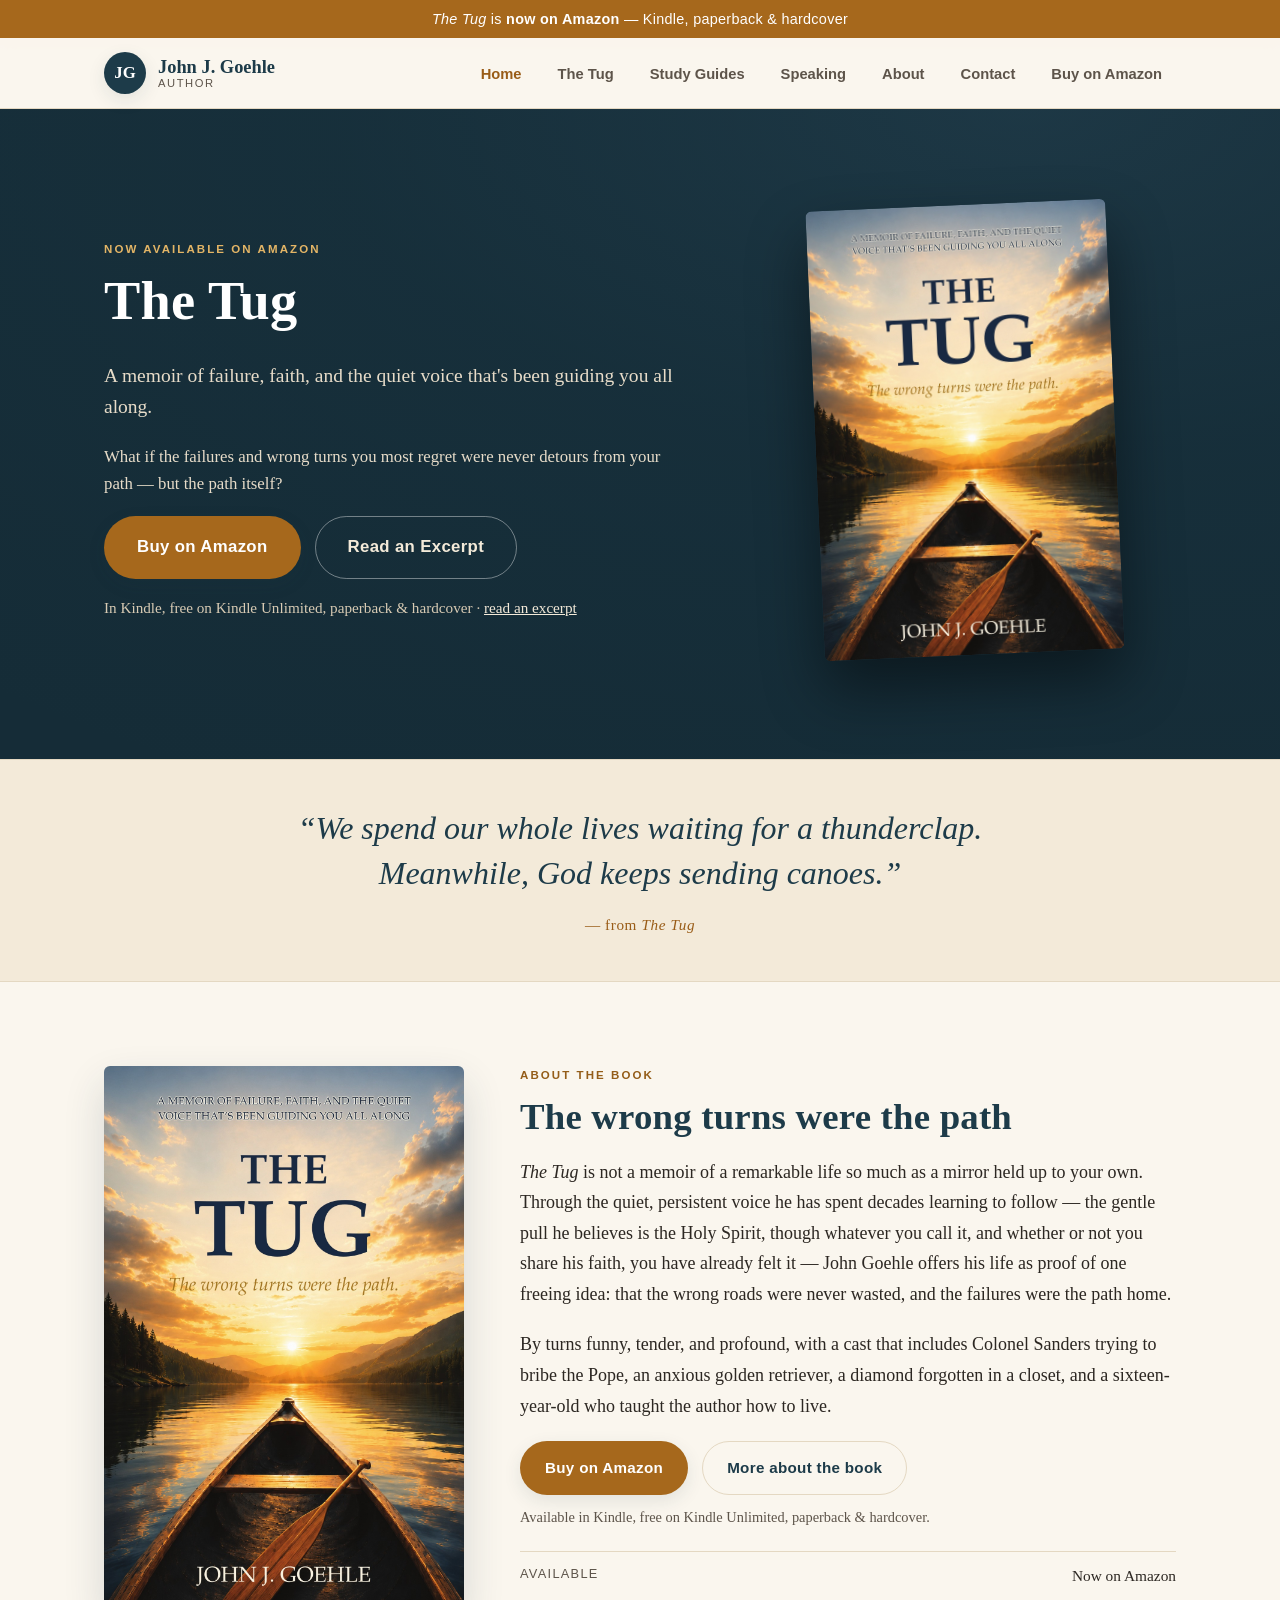
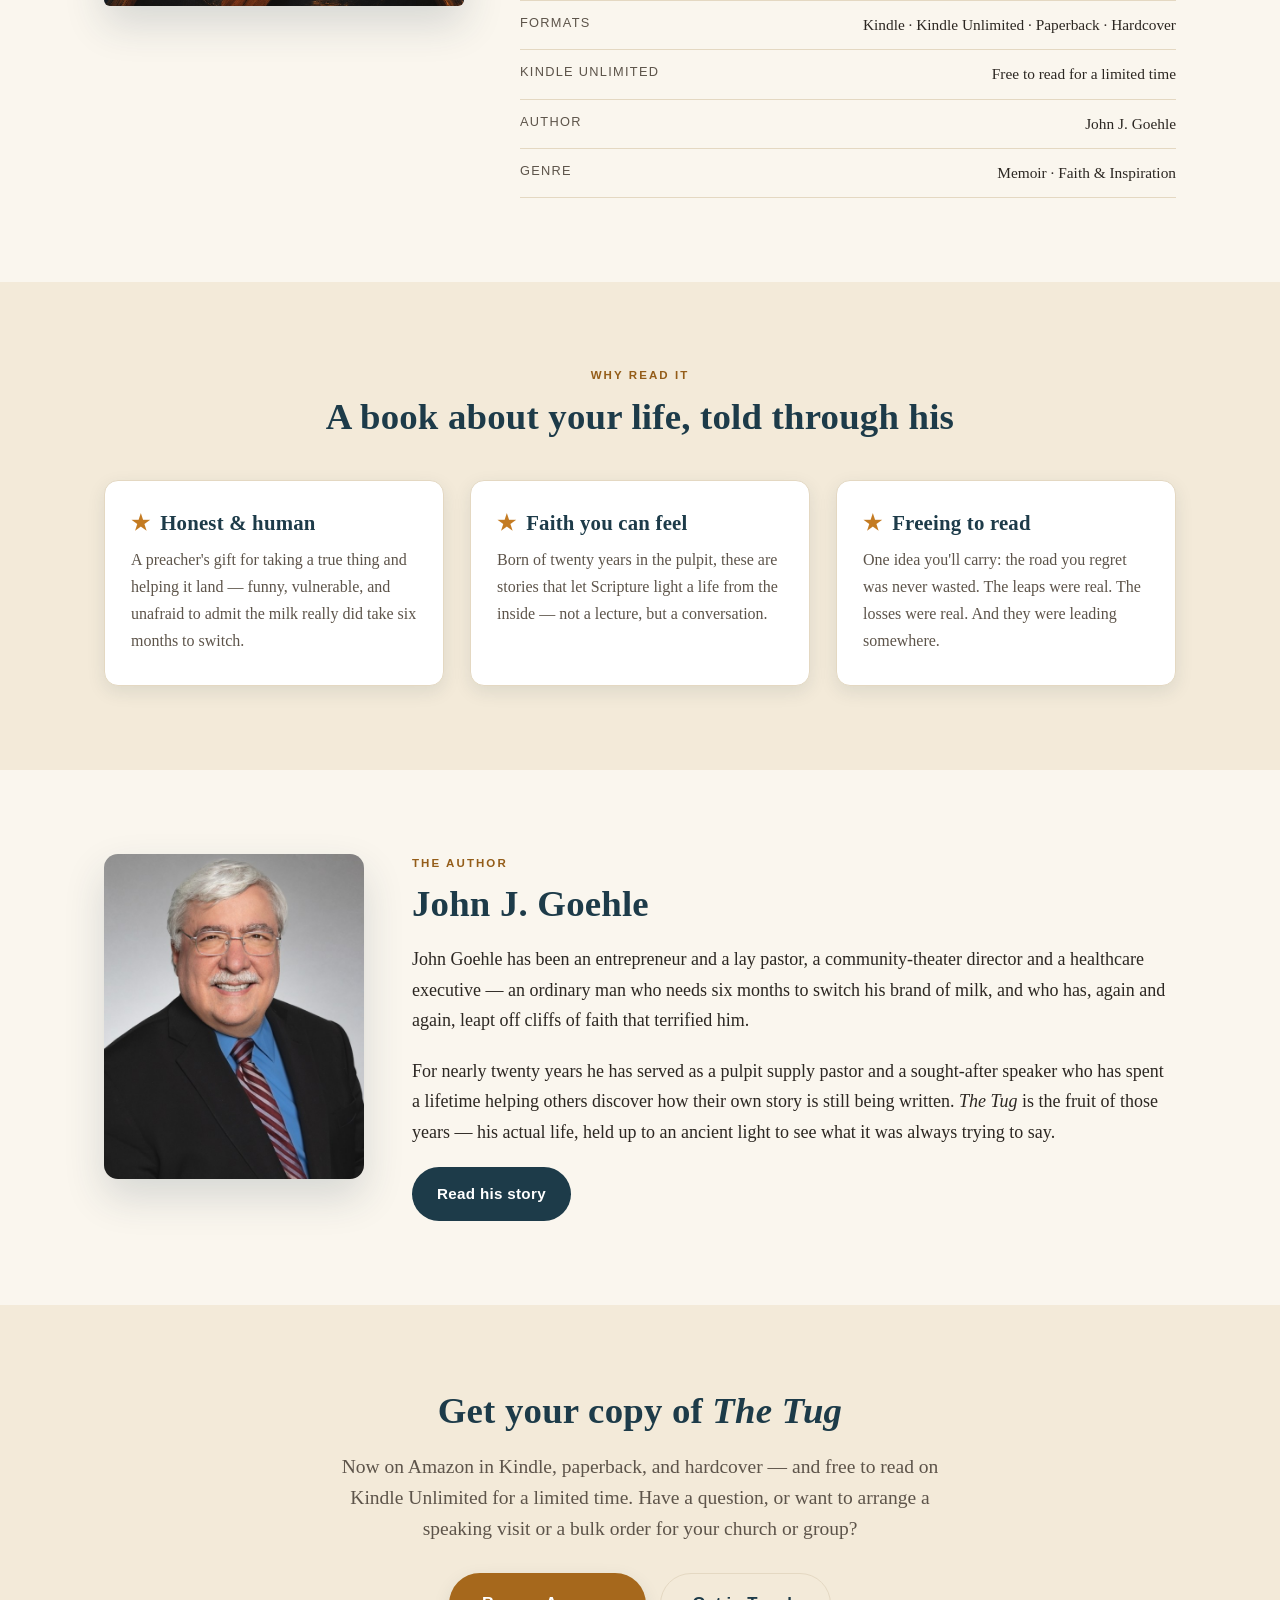
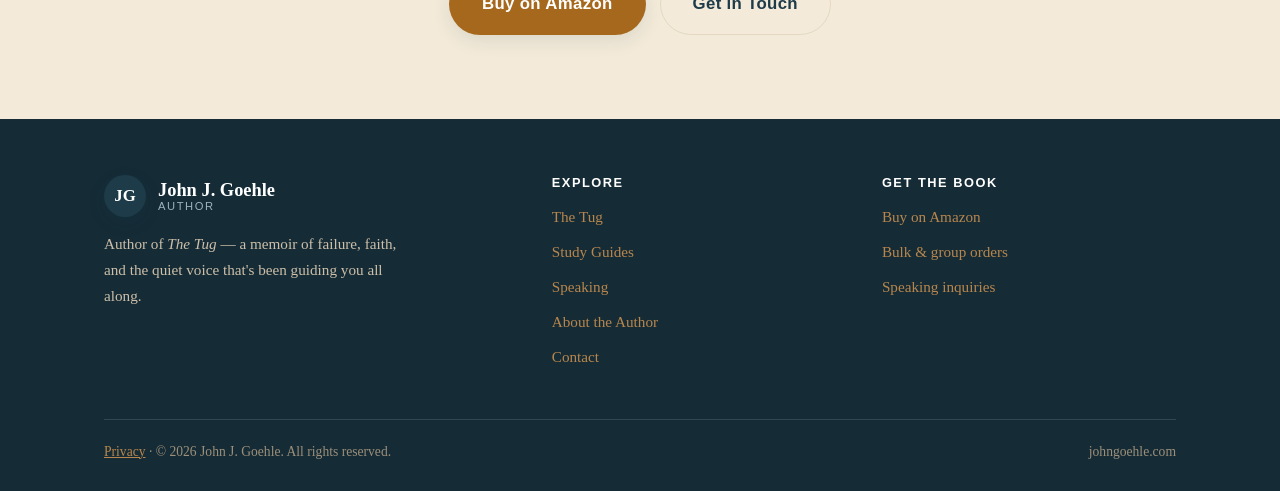
==== commit bdd739f6: "aria-controls on nav toggle, versioned CSS" ====
--- a/index.html
+++ b/index.html
@@ -13,7 +13,7 @@
   <meta property="og:url" content="https://johngoehle.com/">
   <meta property="og:image" content="https://johngoehle.com/assets/the-tug-cover.jpg">
   <link rel="icon" type="image/svg+xml" href="/assets/favicon.svg">
-  <link rel="stylesheet" href="/css/styles.css">
+  <link rel="stylesheet" href="/css/styles.css?v=20260815b">
   <meta name="robots" content="index, follow, max-image-preview:large">
   <meta property="og:site_name" content="John J. Goehle, Author">
   <meta name="twitter:card" content="summary_large_image">
@@ -36,8 +36,8 @@
           <span class="brand__tag">Author</span>
         </span>
       </a>
-      <button class="nav-toggle" aria-label="Toggle menu" aria-expanded="false">&#9776;</button>
-      <ul class="nav-links">
+      <button class="nav-toggle" aria-label="Toggle menu" aria-expanded="false" aria-controls="nav-links">&#9776;</button>
+      <ul class="nav-links" id="nav-links">
         <li><a href="/" class="active" aria-current="page">Home</a></li>
         <li><a href="/the-tug">The Tug</a></li>
         <li><a href="/study-guides">Study Guides</a></li>
--- a/css/styles.css
+++ b/css/styles.css
@@ -11,7 +11,9 @@
   --ink:        #2c2722;   /* body text                  */
   --ink-soft:   #5d544a;   /* muted text                 */
   --amber:      #c47b22;   /* sunrise gold (primary)     */
-  --amber-deep: #a5631a;   /* hover                      */
+  --amber-deep: #995c17;   /* hover / links (AA on cream) */
+  --amber-ink:  #945d19;   /* small accent text (AA)      */
+  --amber-btn:  #a6681c;   /* button fill w/ white text   */
   --teal:       #1d3b49;   /* deep lake navy             */
   --teal-deep:  #152c37;   /* footer / hero base         */
   --line:       #e4d8c2;   /* hairline borders           */
@@ -62,7 +64,7 @@
   letter-spacing:.18em;
   font-size:.72rem;
   font-weight:700;
-  color:var(--amber);
+  color:var(--amber-ink);
   margin:0 0 .8em;
 }
 
@@ -80,7 +82,7 @@
   transition:transform .12s ease,background .2s ease,color .2s ease,box-shadow .2s ease;
 }
 .btn:hover{text-decoration:none;transform:translateY(-1px)}
-.btn--primary{background:var(--amber);color:#fff;box-shadow:var(--shadow-sm)}
+.btn--primary{background:var(--amber-btn);color:#fff;box-shadow:var(--shadow-sm)}
 .btn--primary:hover{background:var(--amber-deep);color:#fff}
 .btn--solid{background:var(--teal);color:#fff}
 .btn--solid:hover{background:var(--teal-deep);color:#fff}
@@ -91,7 +93,7 @@
 
 /* ---------- Announcement bar ---------- */
 .announce{
-  background:var(--amber);color:#fff;text-align:center;
+  background:var(--amber-btn);color:#fff;text-align:center;
   font-family:"Helvetica Neue",Arial,sans-serif;font-size:.9rem;
   letter-spacing:.02em;padding:9px 16px;line-height:1.4;
 }
@@ -194,7 +196,7 @@
 }
 .pagehead h1{color:#fff}
 .pagehead p{color:#d7c9b2;max-width:64ch;margin:0}
-.pagehead .eyebrow{color:#e3b566}
+.pagehead .eyebrow,.hero .eyebrow{color:#e3b566}
 
 /* ---------- Prose ---------- */
 .prose{max-width:720px;margin:0 auto}
@@ -229,7 +231,7 @@
 /* ---------- Footer ---------- */
 .site-footer{background:var(--teal-deep);color:#cdbfa9;padding:56px 0 28px;font-size:.95rem}
 .footer-grid{display:grid;grid-template-columns:1.4fr 1fr 1fr;gap:36px}
-.site-footer h4{color:#fff;font-family:"Helvetica Neue",Arial,sans-serif;font-size:.8rem;letter-spacing:.12em;text-transform:uppercase;margin:0 0 14px}
+.site-footer :is(h2,h3,h4){color:#fff;font-family:"Helvetica Neue",Arial,sans-serif;font-size:.8rem;letter-spacing:.12em;text-transform:uppercase;margin:0 0 14px}
 .footer-links{list-style:none;margin:0;padding:0}
 .footer-links li{margin-bottom:9px}
 .footer-links a{color:#cdbfa9}
@@ -254,3 +256,45 @@
   .feature__cover{max-width:300px;margin:0 auto}
   .section{padding:60px 0}
 }
+
+/* ---------- Accessibility: skip link ---------- */
+.skip-link{position:absolute;left:-9999px;top:0;z-index:1000;padding:12px 18px;
+  background:#fff;color:#111;font-weight:700;text-decoration:none;
+  border:2px solid currentColor;border-radius:0 0 8px 0}
+.skip-link:focus{left:0}
+:focus-visible{outline:3px solid currentColor;outline-offset:2px}
+
+.h-card{font-size:1.3rem}
+
+/* Footer is dark: links need a light accent to stay legible (AA). */
+.site-footer a{color:#b8864d}
+.site-footer a:hover{color:#d9ab74}
+
+/* Links inside running text must not rely on colour alone (WCAG 1.4.1). */
+p a, .prose li a, blockquote a, figcaption a, .form-note a{text-decoration:underline}
+.btn, .nav-links a, .site-footer nav a{text-decoration:none}
+
+.site-footer .footer-bottom a, .site-footer-bottom a, footer span a{text-decoration:underline}
+
+/* ---------- Responsive safety net ----------
+   Grid and flex children default to min-width:auto, so a wide child (a long word,
+   a nowrap label, a fixed-width image) can force a track wider than the viewport
+   and scroll the whole page sideways. These caps stop that at the source. */
+.grid-2 > *, .grid-3 > *, .form-grid > *, .hero__grid > *,
+[class*="-grid"] > * { min-width: 0; }
+img, video, iframe, table { max-width: 100%; }
+input, select, textarea { max-width: 100%; box-sizing: border-box; }
+select { width: 100%; }
+pre, code { overflow-wrap: anywhere; }
+
+/* Two-up field rows must stack on narrow screens. */
+.pair-grid { display: grid; grid-template-columns: 1fr 1fr; }
+@media (max-width: 560px) { .pair-grid { grid-template-columns: 1fr; } }
+
+/* ---------- Intrinsic image dimensions: preserve aspect ratio ----------
+   The width/height attributes we set to stop layout shift are also
+   presentational hints, so a CSS rule that sets only `width` leaves the
+   attribute height in force and squashes the image. :where() gives this
+   zero specificity, so it overrides the presentational hint but still
+   loses to any real rule that sets height on purpose. */
+:where(img[width][height]) { height: auto; }
